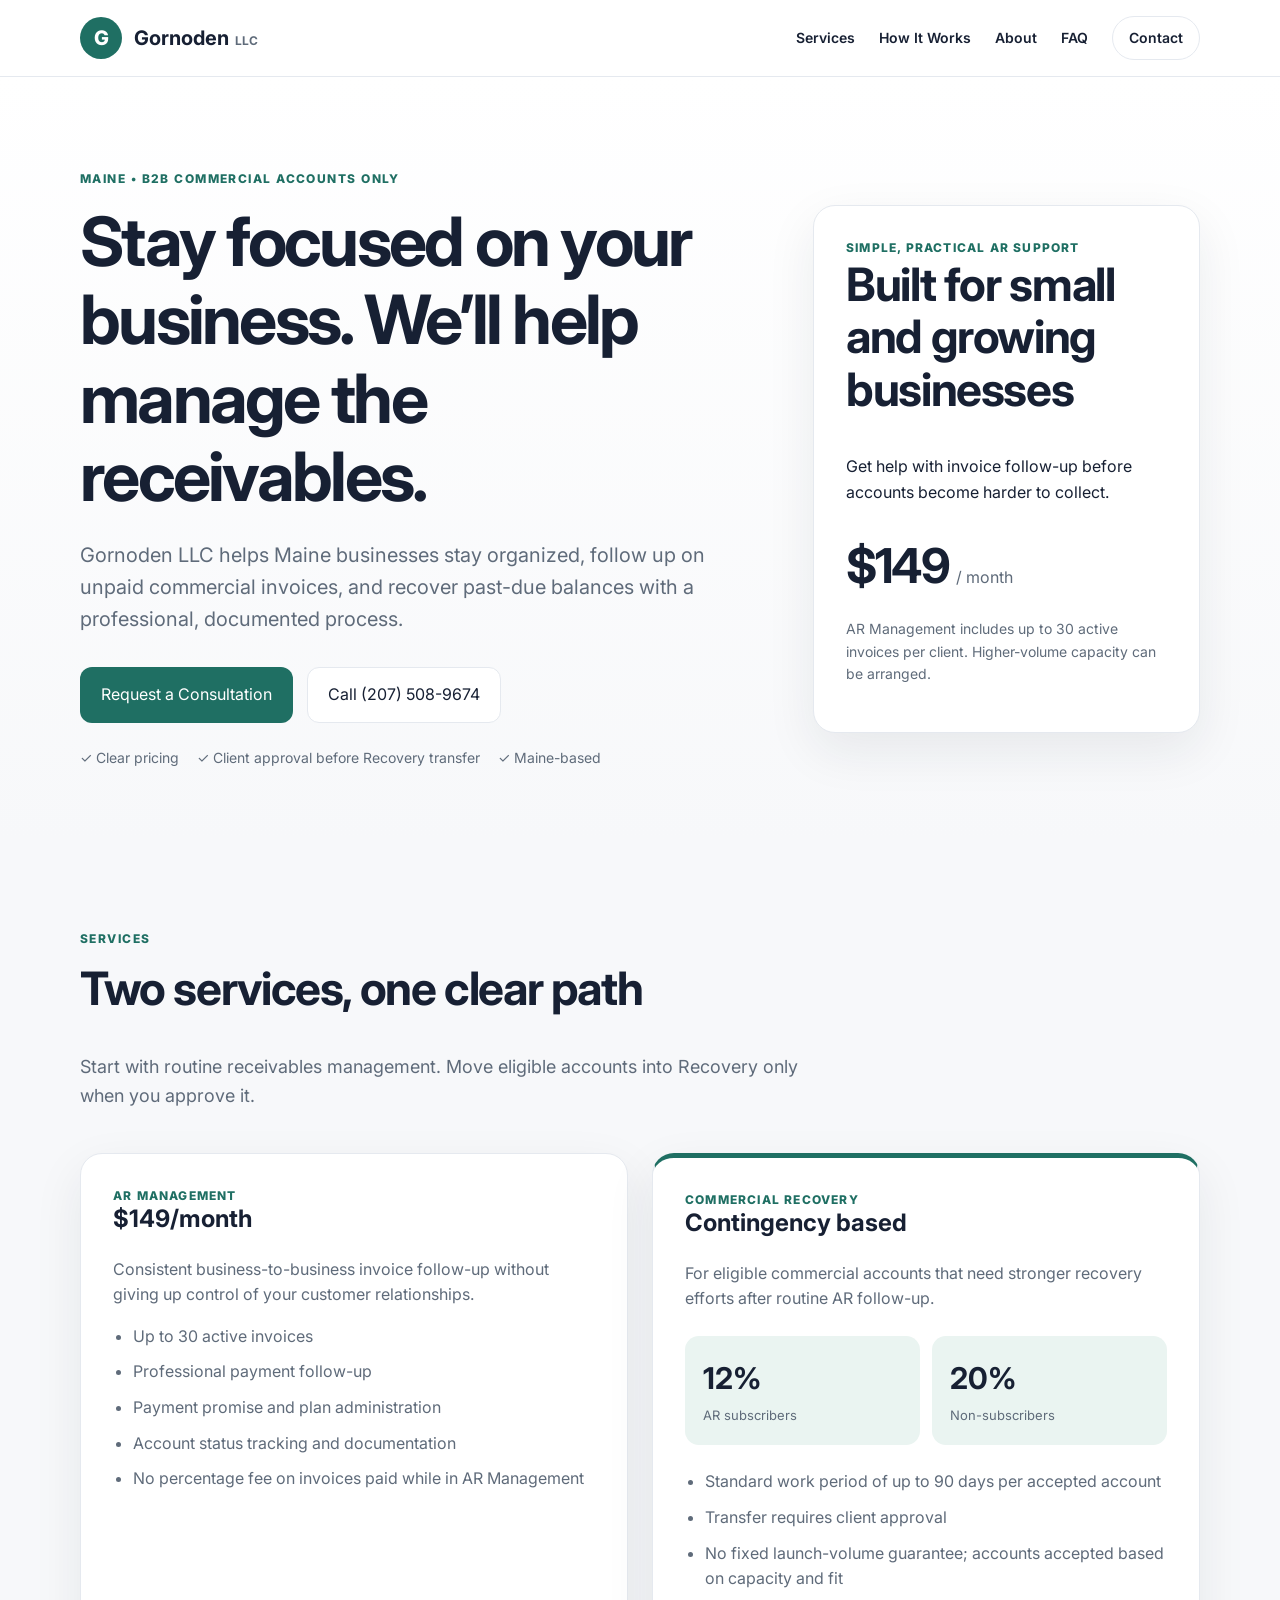
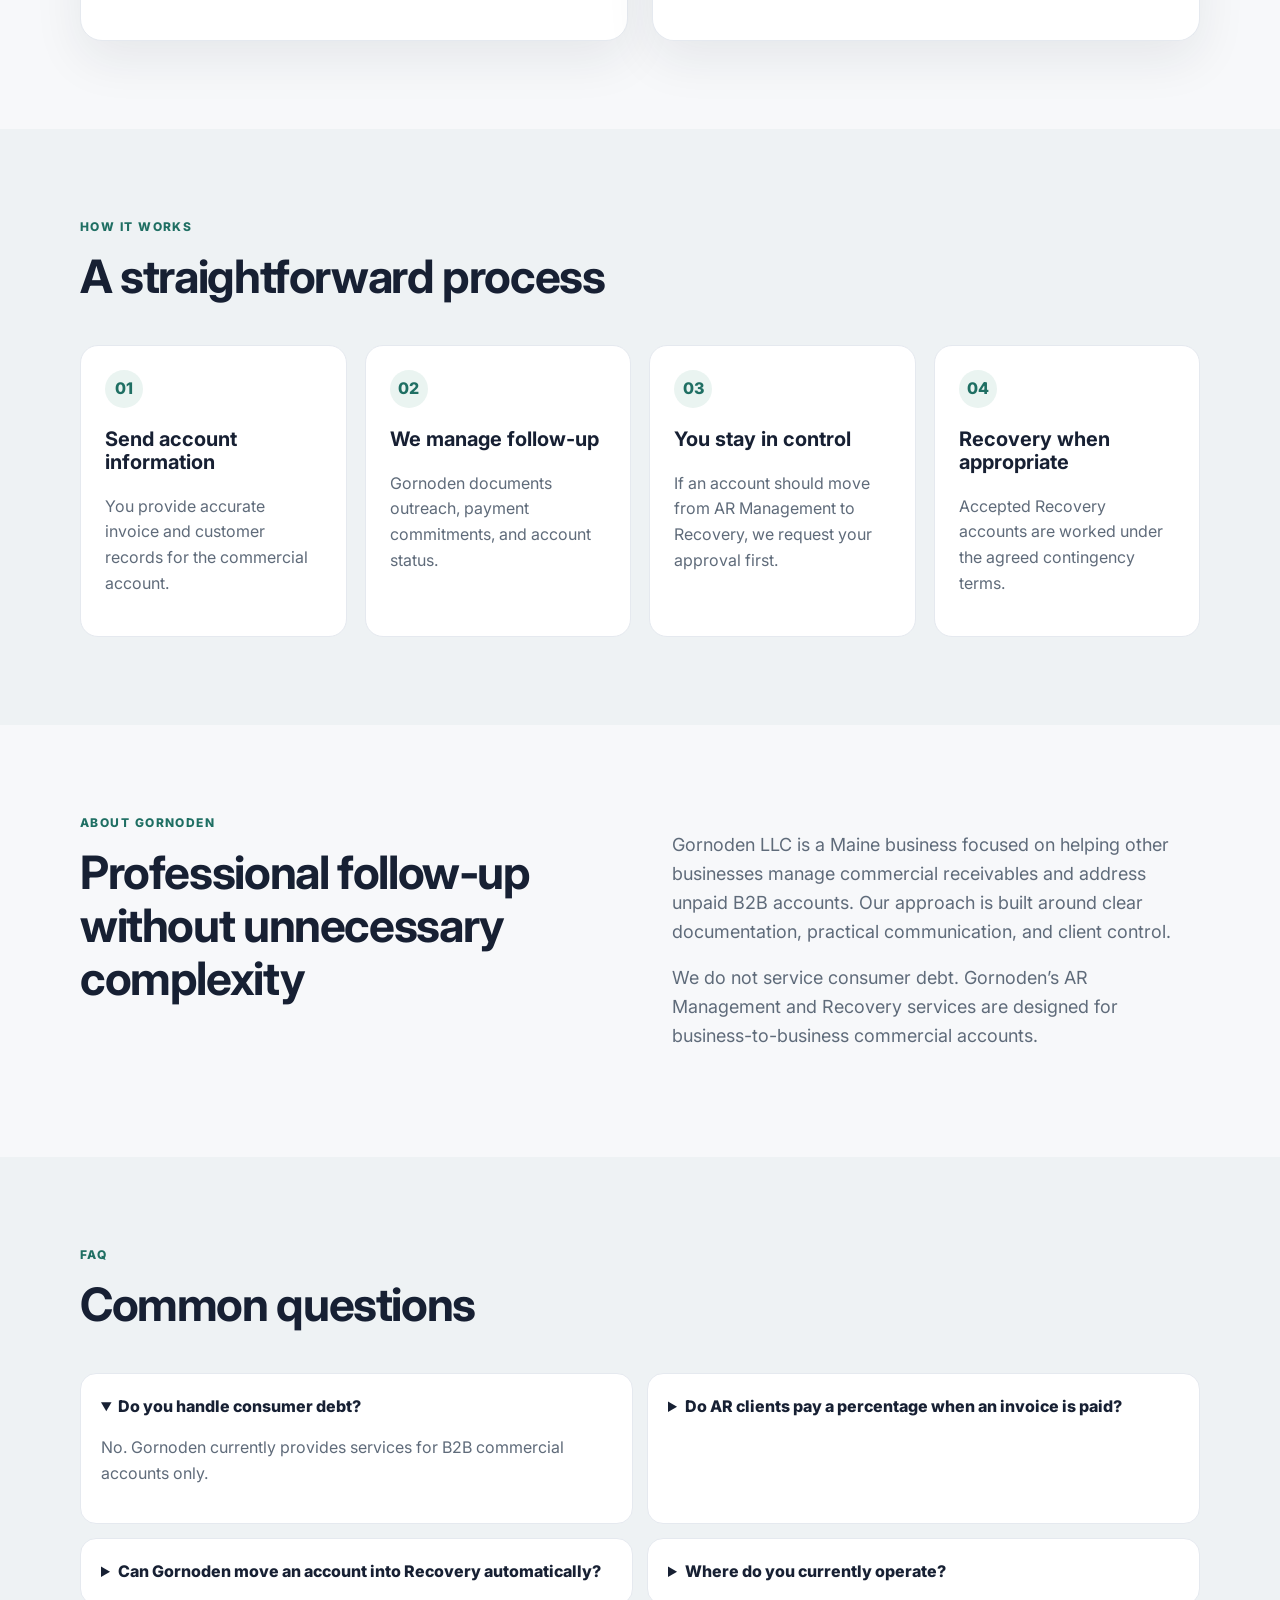
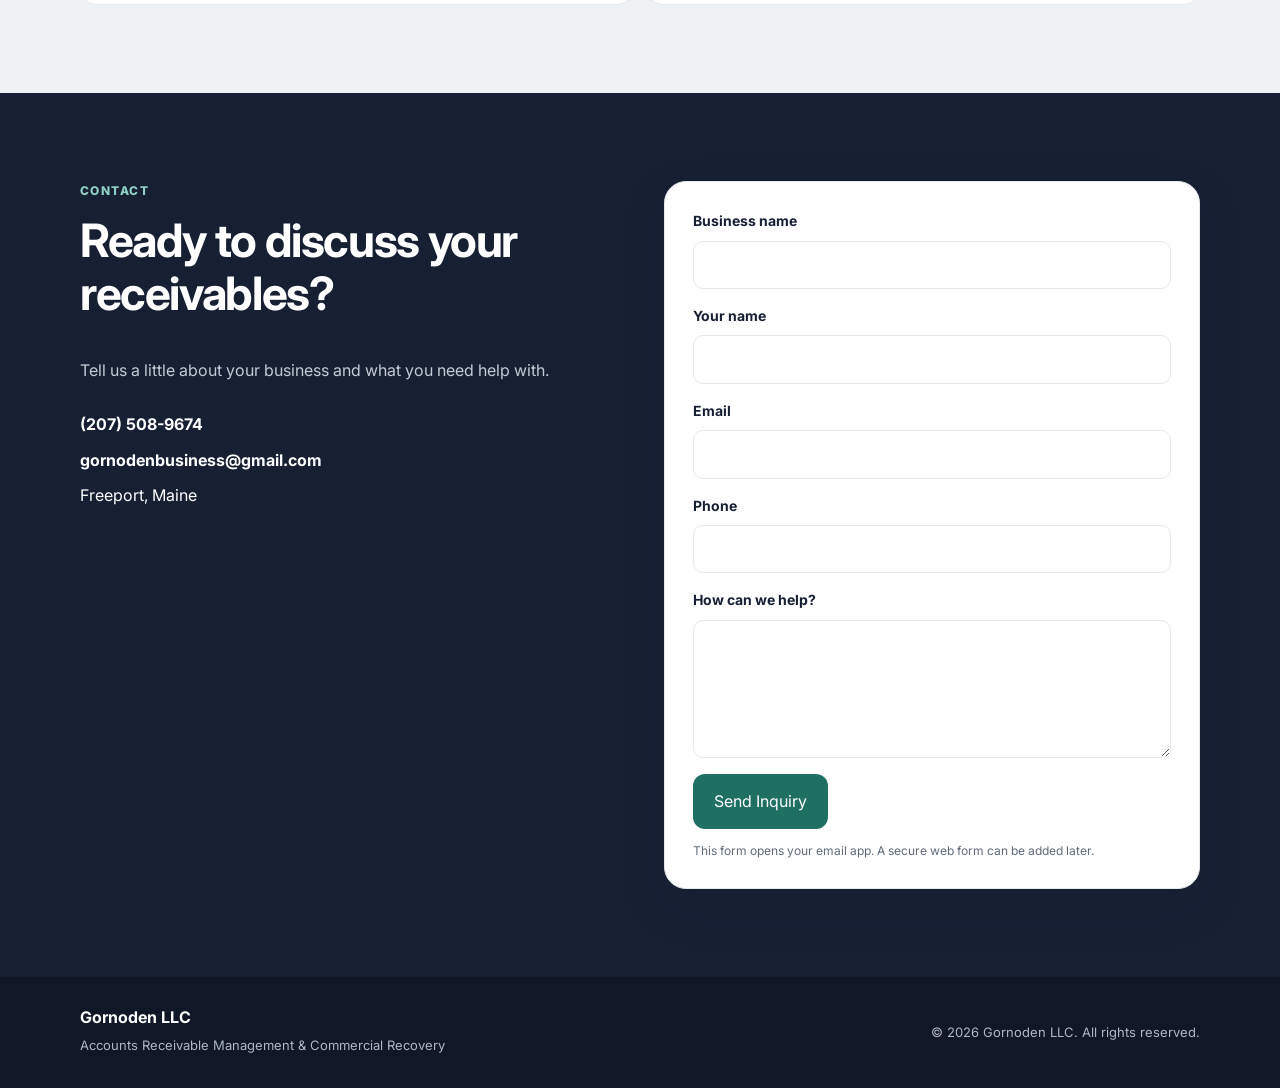
==== index.html @ 8832e80f "Add files via upload" ====
<!doctype html>
<html lang="en">
<head>
  <meta charset="utf-8" />
  <meta name="viewport" content="width=device-width, initial-scale=1" />
  <meta name="description" content="Gornoden LLC provides accounts receivable management and commercial recovery services for Maine businesses." />
  <title>Gornoden LLC | AR Management & Commercial Recovery</title>
  <link rel="preconnect" href="https://fonts.googleapis.com">
  <link rel="preconnect" href="https://fonts.gstatic.com" crossorigin>
  <link href="https://fonts.googleapis.com/css2?family=Inter:wght@400;500;600;700;800&display=swap" rel="stylesheet">
  <link rel="stylesheet" href="styles.css" />
</head>
<body>
  <header class="site-header">
    <div class="container nav-wrap">
      <a class="brand" href="#top" aria-label="Gornoden home">
        <div class="brand-mark">G</div>
        <div class="brand-text"><strong>Gornoden</strong><span>LLC</span></div>
      </a>
      <nav class="nav" aria-label="Primary navigation">
        <a href="#services">Services</a>
        <a href="#process">How It Works</a>
        <a href="#about">About</a>
        <a href="#faq">FAQ</a>
        <a class="nav-cta" href="#contact">Contact</a>
      </nav>
    </div>
  </header>

  <main id="top">
    <section class="hero">
      <div class="container hero-grid">
        <div>
          <div class="eyebrow">Maine • B2B Commercial Accounts Only</div>
          <h1>Stay focused on your business. We’ll help manage the receivables.</h1>
          <p class="hero-copy">Gornoden LLC helps Maine businesses stay organized, follow up on unpaid commercial invoices, and recover past-due balances with a professional, documented process.</p>
          <div class="hero-actions">
            <a class="btn primary" href="#contact">Request a Consultation</a>
            <a class="btn secondary" href="tel:+12075089674">Call (207) 508-9674</a>
          </div>
          <div class="trust-row">
            <span>✓ Clear pricing</span>
            <span>✓ Client approval before Recovery transfer</span>
            <span>✓ Maine-based</span>
          </div>
        </div>
        <div class="hero-card">
          <div class="mini-label">Simple, practical AR support</div>
          <h2>Built for small and growing businesses</h2>
          <p>Get help with invoice follow-up before accounts become harder to collect.</p>
          <div class="metric"><strong>$149</strong><span>/ month</span></div>
          <p class="small">AR Management includes up to 30 active invoices per client. Higher-volume capacity can be arranged.</p>
        </div>
      </div>
    </section>

    <section id="services" class="section">
      <div class="container">
        <div class="section-heading">
          <div class="eyebrow">Services</div>
          <h2>Two services, one clear path</h2>
          <p>Start with routine receivables management. Move eligible accounts into Recovery only when you approve it.</p>
        </div>
        <div class="cards two">
          <article class="card">
            <div class="card-kicker">AR Management</div>
            <h3>$149/month</h3>
            <p>Consistent business-to-business invoice follow-up without giving up control of your customer relationships.</p>
            <ul>
              <li>Up to 30 active invoices</li>
              <li>Professional payment follow-up</li>
              <li>Payment promise and plan administration</li>
              <li>Account status tracking and documentation</li>
              <li>No percentage fee on invoices paid while in AR Management</li>
            </ul>
          </article>
          <article class="card accent">
            <div class="card-kicker">Commercial Recovery</div>
            <h3>Contingency based</h3>
            <p>For eligible commercial accounts that need stronger recovery efforts after routine AR follow-up.</p>
            <div class="price-grid">
              <div><strong>12%</strong><span>AR subscribers</span></div>
              <div><strong>20%</strong><span>Non-subscribers</span></div>
            </div>
            <ul>
              <li>Standard work period of up to 90 days per accepted account</li>
              <li>Transfer requires client approval</li>
              <li>No fixed launch-volume guarantee; accounts accepted based on capacity and fit</li>
            </ul>
          </article>
        </div>
      </div>
    </section>

    <section id="process" class="section muted">
      <div class="container">
        <div class="section-heading">
          <div class="eyebrow">How it works</div>
          <h2>A straightforward process</h2>
        </div>
        <div class="steps">
          <div class="step"><span>01</span><h3>Send account information</h3><p>You provide accurate invoice and customer records for the commercial account.</p></div>
          <div class="step"><span>02</span><h3>We manage follow-up</h3><p>Gornoden documents outreach, payment commitments, and account status.</p></div>
          <div class="step"><span>03</span><h3>You stay in control</h3><p>If an account should move from AR Management to Recovery, we request your approval first.</p></div>
          <div class="step"><span>04</span><h3>Recovery when appropriate</h3><p>Accepted Recovery accounts are worked under the agreed contingency terms.</p></div>
        </div>
      </div>
    </section>

    <section id="about" class="section">
      <div class="container about-grid">
        <div>
          <div class="eyebrow">About Gornoden</div>
          <h2>Professional follow-up without unnecessary complexity</h2>
        </div>
        <div>
          <p>Gornoden LLC is a Maine business focused on helping other businesses manage commercial receivables and address unpaid B2B accounts. Our approach is built around clear documentation, practical communication, and client control.</p>
          <p>We do not service consumer debt. Gornoden’s AR Management and Recovery services are designed for business-to-business commercial accounts.</p>
        </div>
      </div>
    </section>

    <section id="faq" class="section muted">
      <div class="container">
        <div class="section-heading">
          <div class="eyebrow">FAQ</div>
          <h2>Common questions</h2>
        </div>
        <div class="faq-grid">
          <details open><summary>Do you handle consumer debt?</summary><p>No. Gornoden currently provides services for B2B commercial accounts only.</p></details>
          <details><summary>Do AR clients pay a percentage when an invoice is paid?</summary><p>No. AR Management is $149 per month. Percentage fees apply only to qualifying Recovery services.</p></details>
          <details><summary>Can Gornoden move an account into Recovery automatically?</summary><p>No. Moving an account from AR Management into Recovery requires client approval.</p></details>
          <details><summary>Where do you currently operate?</summary><p>Gornoden is launching in Maine and serving Maine businesses first.</p></details>
        </div>
      </div>
    </section>

    <section id="contact" class="section contact-section">
      <div class="container contact-grid">
        <div>
          <div class="eyebrow">Contact</div>
          <h2>Ready to discuss your receivables?</h2>
          <p>Tell us a little about your business and what you need help with.</p>
          <div class="contact-lines">
            <a href="tel:+12075089674">(207) 508-9674</a>
            <a href="mailto:gornodenbusiness@gmail.com">gornodenbusiness@gmail.com</a>
            <span>Freeport, Maine</span>
          </div>
        </div>
        <form class="contact-card" action="mailto:gornodenbusiness@gmail.com" method="post" enctype="text/plain">
          <label>Business name<input name="Business name" required></label>
          <label>Your name<input name="Name" required></label>
          <label>Email<input name="Email" type="email" required></label>
          <label>Phone<input name="Phone" type="tel"></label>
          <label>How can we help?<textarea name="Message" rows="5" required></textarea></label>
          <button class="btn primary" type="submit">Send Inquiry</button>
          <p class="form-note">This form opens your email app. A secure web form can be added later.</p>
        </form>
      </div>
    </section>
  </main>

  <footer>
    <div class="container footer-grid">
      <div><strong>Gornoden LLC</strong><p>Accounts Receivable Management & Commercial Recovery</p></div>
      <div class="footer-right">© <span id="year"></span> Gornoden LLC. All rights reserved.</div>
    </div>
  </footer>

  <script src="script.js"></script>
</body>
</html>
---- styles.css ----
:root {
  --bg: #f7f8fa;
  --surface: #ffffff;
  --text: #172033;
  --muted: #5f6b7a;
  --line: #e5e9ef;
  --brand: #1f6f63;
  --brand-dark: #155248;
  --soft: #eaf4f1;
  --shadow: 0 18px 50px rgba(20, 32, 51, .08);
}
*{box-sizing:border-box}
html{scroll-behavior:smooth}
body{margin:0;font-family:Inter,system-ui,-apple-system,Segoe UI,sans-serif;color:var(--text);background:var(--bg);line-height:1.6}
a{color:inherit;text-decoration:none}
.container{width:min(1120px,calc(100% - 40px));margin:auto}
.site-header{position:sticky;top:0;z-index:20;background:rgba(255,255,255,.92);backdrop-filter:blur(12px);border-bottom:1px solid var(--line)}
.nav-wrap{height:76px;display:flex;align-items:center;justify-content:space-between;gap:28px}
.brand{display:flex;align-items:center;gap:12px}
.brand-mark{width:42px;height:42px;border-radius:50%;background:var(--brand);color:white;display:grid;place-items:center;font-weight:800;font-size:20px}
.brand-text{display:flex;align-items:baseline;gap:6px}.brand-text strong{font-size:20px}.brand-text span{font-size:12px;color:var(--muted);font-weight:700}
.nav{display:flex;align-items:center;gap:24px;font-size:14px;font-weight:600}.nav a:hover{color:var(--brand)}.nav-cta{padding:10px 16px;border:1px solid var(--line);border-radius:999px;background:white}
.hero{padding:92px 0 72px;background:linear-gradient(180deg,#fff 0%,#f7f8fa 100%)}
.hero-grid{display:grid;grid-template-columns:1.4fr .8fr;gap:56px;align-items:center}
.eyebrow{text-transform:uppercase;letter-spacing:.12em;font-size:12px;font-weight:800;color:var(--brand);margin-bottom:14px}
h1,h2,h3{line-height:1.15;margin-top:0}h1{font-size:clamp(42px,6vw,68px);letter-spacing:-.04em;margin-bottom:24px}h2{font-size:clamp(32px,4vw,46px);letter-spacing:-.03em}h3{font-size:24px}
.hero-copy{font-size:20px;color:var(--muted);max-width:760px}.hero-actions{display:flex;gap:14px;flex-wrap:wrap;margin:32px 0 24px}.btn{display:inline-flex;justify-content:center;align-items:center;padding:14px 20px;border-radius:12px;font-weight:800;border:1px solid transparent;cursor:pointer;font:inherit}.primary{background:var(--brand);color:white}.primary:hover{background:var(--brand-dark)}.secondary{background:white;border-color:var(--line)}
.trust-row{display:flex;gap:18px;flex-wrap:wrap;color:var(--muted);font-size:14px}
.hero-card,.card,.contact-card{background:var(--surface);border:1px solid var(--line);border-radius:22px;box-shadow:var(--shadow)}.hero-card{padding:32px}.mini-label,.card-kicker{font-size:12px;text-transform:uppercase;letter-spacing:.1em;font-weight:800;color:var(--brand)}.metric{display:flex;align-items:baseline;gap:8px;margin-top:22px}.metric strong{font-size:48px;letter-spacing:-.05em}.metric span{color:var(--muted)}.small{font-size:14px;color:var(--muted)}
.section{padding:88px 0}.muted{background:#eef2f4}.section-heading{max-width:760px;margin-bottom:42px}.section-heading p{color:var(--muted);font-size:18px}
.cards.two{display:grid;grid-template-columns:1fr 1fr;gap:24px}.card{padding:32px}.card.accent{border-top:5px solid var(--brand)}.card p,.card li{color:var(--muted)}.card ul{padding-left:20px}.card li{margin:10px 0}.price-grid{display:grid;grid-template-columns:1fr 1fr;gap:12px;margin:24px 0}.price-grid div{background:var(--soft);border-radius:14px;padding:18px}.price-grid strong{display:block;font-size:30px}.price-grid span{font-size:13px;color:var(--muted)}
.steps{display:grid;grid-template-columns:repeat(4,1fr);gap:18px}.step{background:white;padding:24px;border-radius:18px;border:1px solid var(--line)}.step span{display:inline-grid;place-items:center;width:38px;height:38px;border-radius:50%;background:var(--soft);color:var(--brand);font-weight:800;margin-bottom:20px}.step h3{font-size:20px}.step p{color:var(--muted)}
.about-grid{display:grid;grid-template-columns:1fr 1fr;gap:64px}.about-grid p{color:var(--muted);font-size:18px}
.faq-grid{display:grid;grid-template-columns:1fr 1fr;gap:14px}.faq-grid details{background:white;border:1px solid var(--line);border-radius:16px;padding:20px}.faq-grid summary{font-weight:800;cursor:pointer}.faq-grid p{color:var(--muted)}
.contact-section{background:#172033;color:white}.contact-grid{display:grid;grid-template-columns:1fr 1fr;gap:48px;align-items:start}.contact-section .eyebrow{color:#8fd2c5}.contact-section p{color:#c4cbd5}.contact-lines{display:grid;gap:10px;margin-top:28px}.contact-lines a{font-weight:700}.contact-card{padding:28px;color:var(--text)}.contact-card label{display:grid;gap:8px;font-weight:700;font-size:14px;margin-bottom:16px}.contact-card input,.contact-card textarea{width:100%;border:1px solid var(--line);border-radius:10px;padding:12px 14px;font:inherit;background:white}.form-note{font-size:12px!important;color:var(--muted)!important;margin-bottom:0}
footer{background:#101726;color:white;padding:28px 0}.footer-grid{display:flex;justify-content:space-between;gap:24px;align-items:center}.footer-grid p,.footer-right{color:#aeb7c3;font-size:13px;margin:4px 0}
@media(max-width:850px){.nav a:not(.nav-cta){display:none}.hero-grid,.cards.two,.about-grid,.contact-grid{grid-template-columns:1fr}.steps{grid-template-columns:1fr 1fr}.faq-grid{grid-template-columns:1fr}.hero{padding-top:64px}.footer-grid{flex-direction:column;align-items:flex-start}}
@media(max-width:560px){.container{width:min(100% - 28px,1120px)}.steps{grid-template-columns:1fr}.hero-actions{flex-direction:column}.btn{width:100%}.trust-row{display:grid;gap:8px}.price-grid{grid-template-columns:1fr}.section{padding:64px 0}}
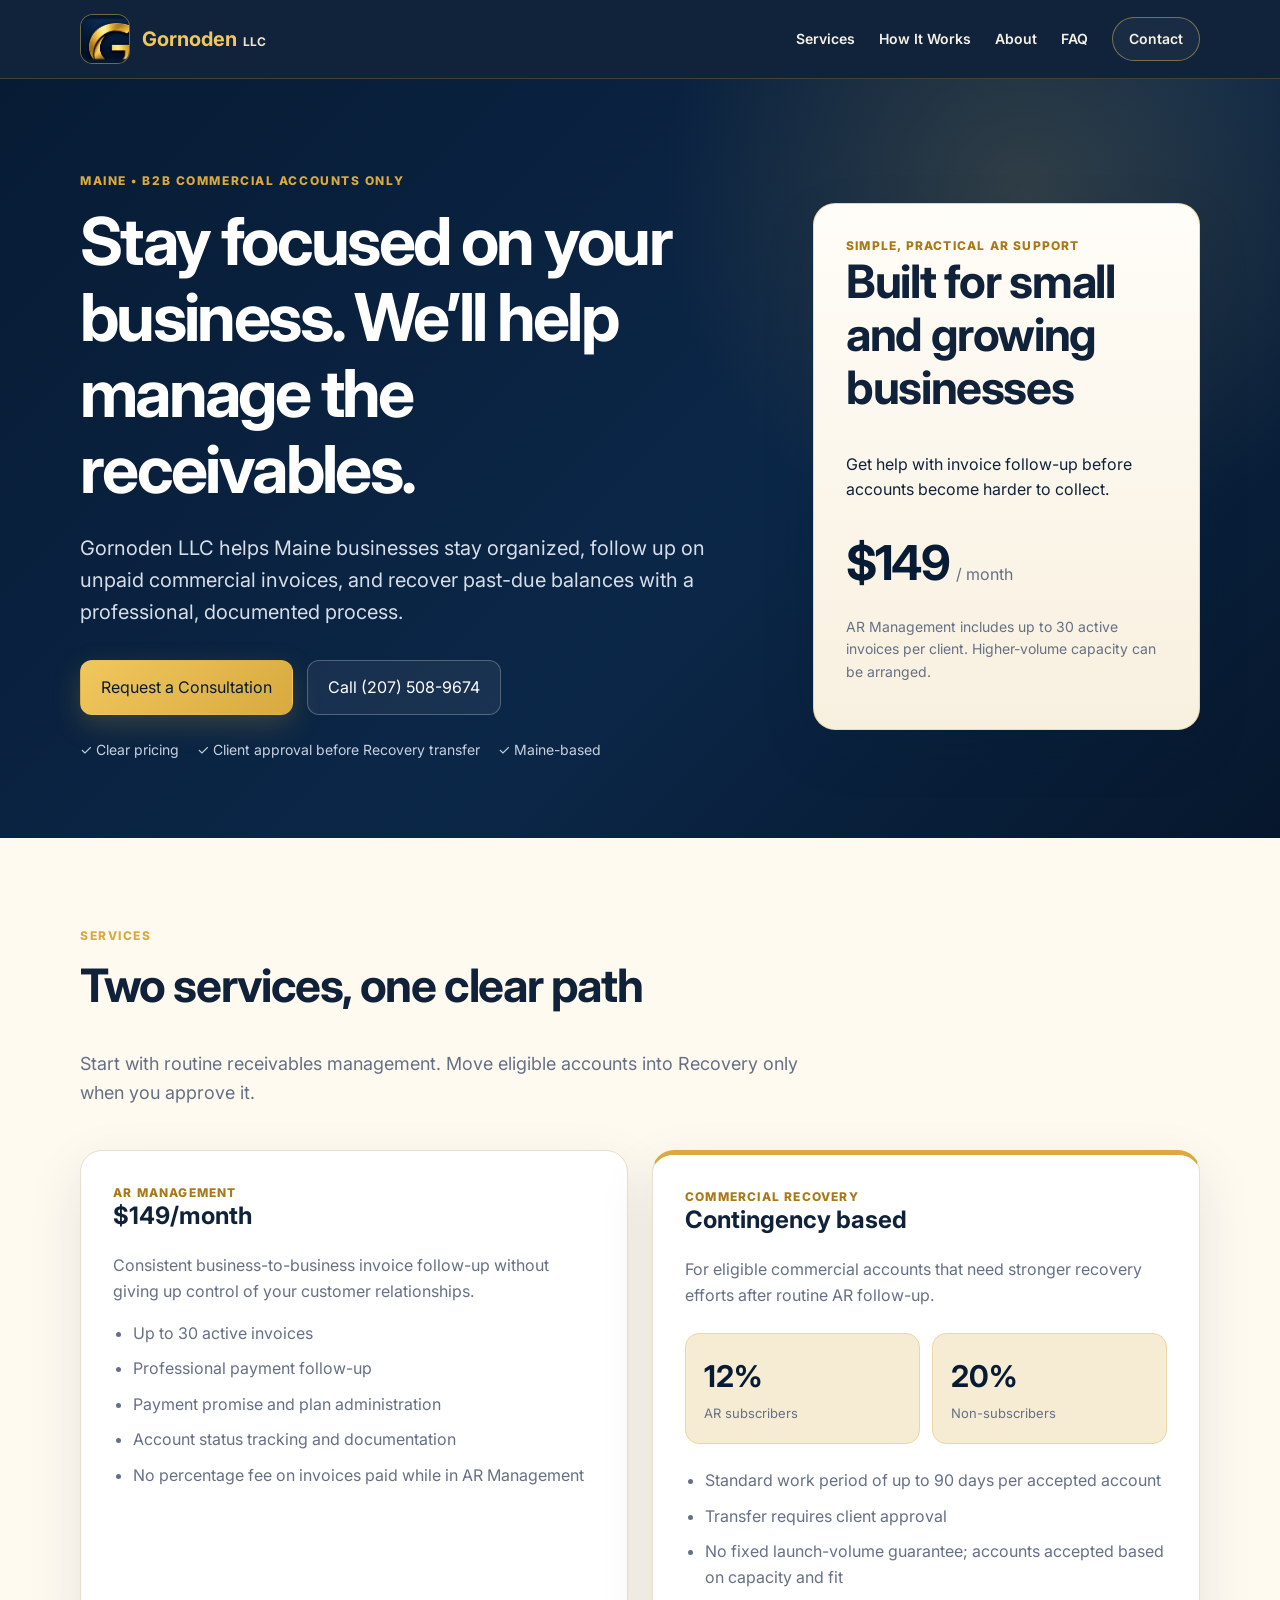
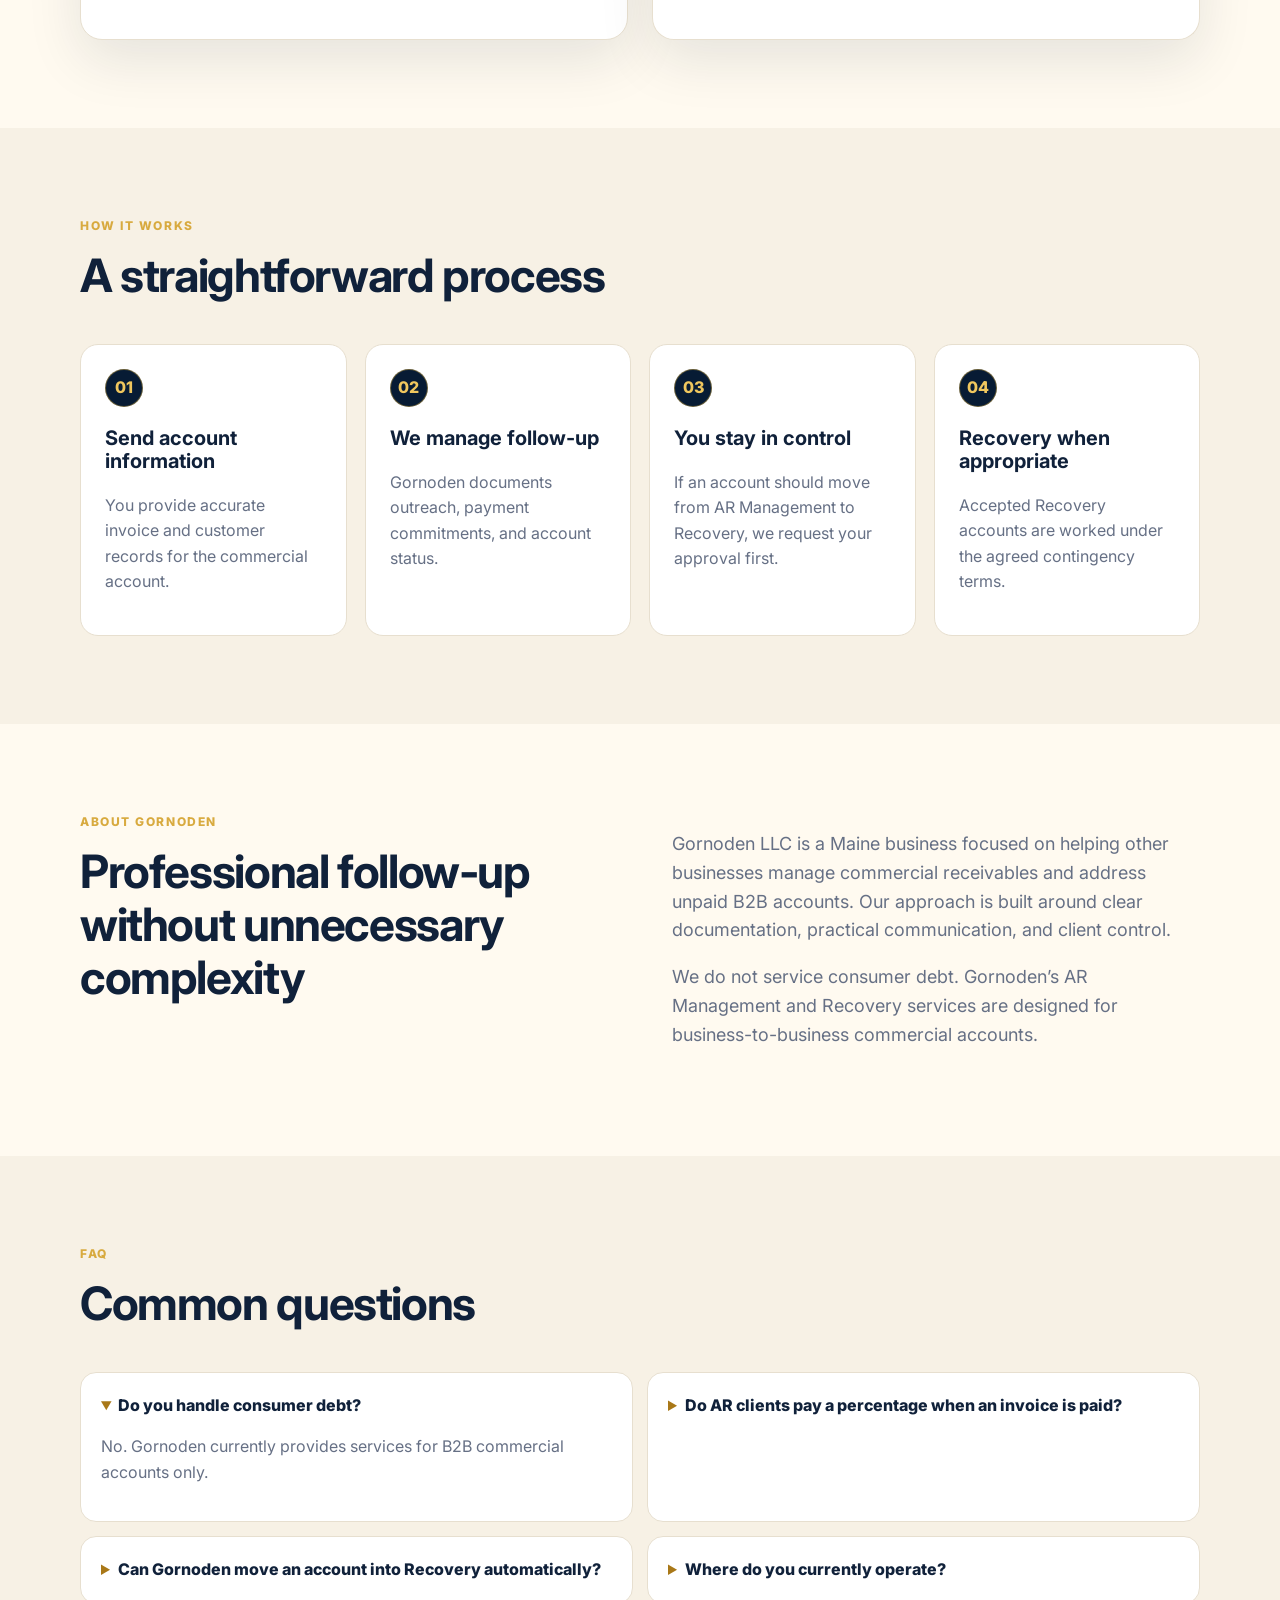
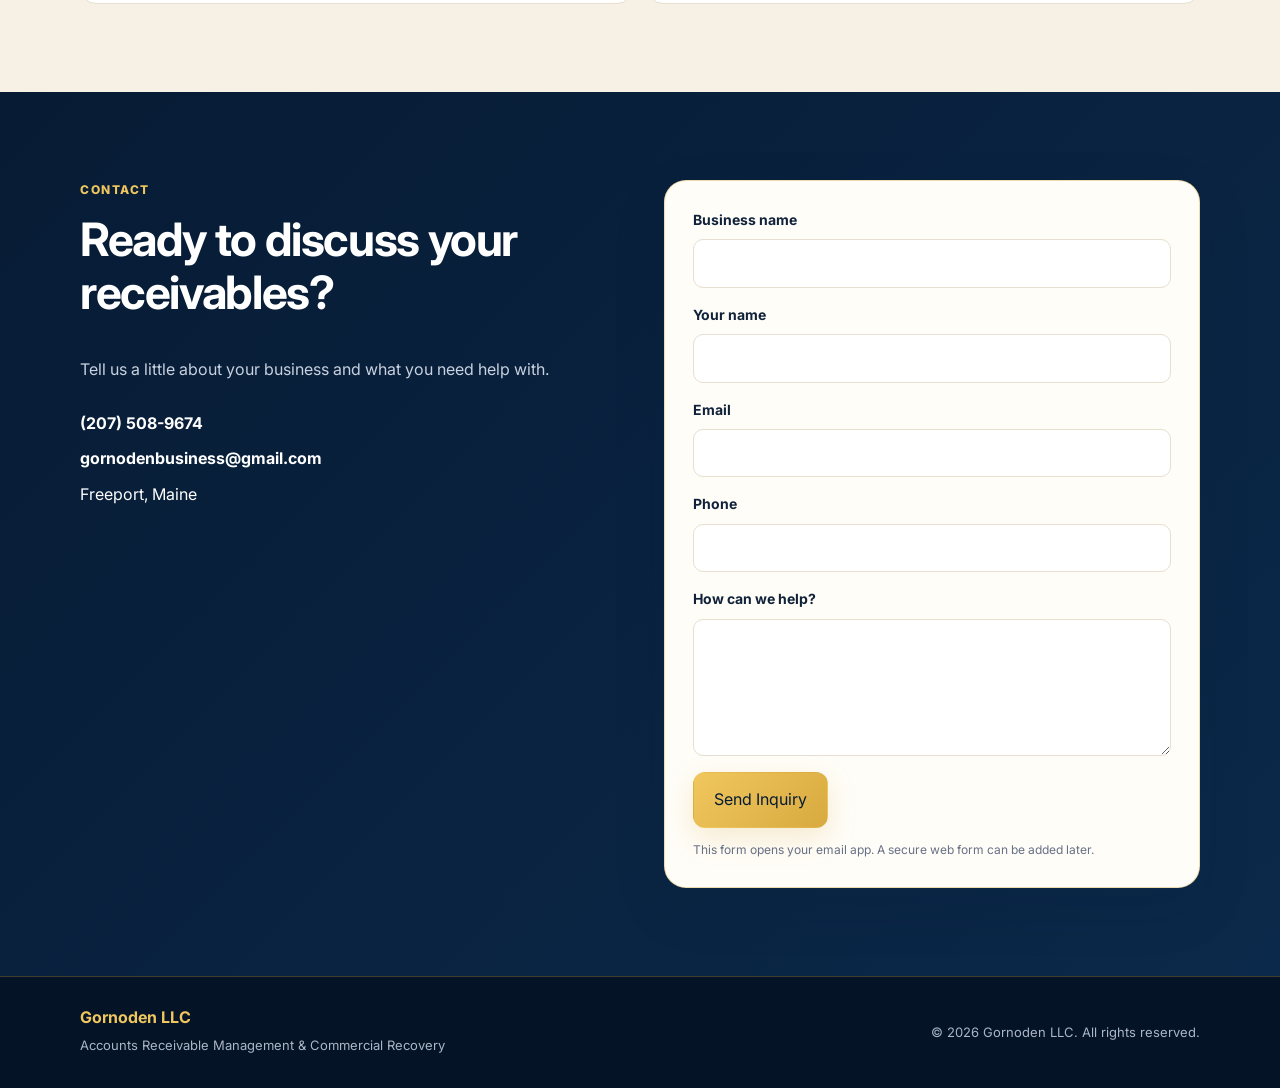
==== commit 5831e97f: "Add files via upload" ====
--- a/index.html
+++ b/index.html
@@ -4,6 +4,8 @@
   <meta charset="utf-8" />
   <meta name="viewport" content="width=device-width, initial-scale=1" />
   <meta name="description" content="Gornoden LLC provides accounts receivable management and commercial recovery services for Maine businesses." />
+  <meta name="theme-color" content="#071b34" />
+  <link rel="icon" type="image/png" href="logo-mark.png" />
   <title>Gornoden LLC | AR Management & Commercial Recovery</title>
   <link rel="preconnect" href="https://fonts.googleapis.com">
   <link rel="preconnect" href="https://fonts.gstatic.com" crossorigin>
@@ -14,7 +16,7 @@
   <header class="site-header">
     <div class="container nav-wrap">
       <a class="brand" href="#top" aria-label="Gornoden home">
-        <div class="brand-mark">G</div>
+        <div class="brand-mark"><img src="logo-mark.png" alt="Gornoden logo mark"></div>
         <div class="brand-text"><strong>Gornoden</strong><span>LLC</span></div>
       </a>
       <nav class="nav" aria-label="Primary navigation">
--- a/styles.css
+++ b/styles.css
@@ -1,38 +1,44 @@
 :root {
-  --bg: #f7f8fa;
+  --navy: #071b34;
+  --navy-2: #0b2748;
+  --navy-3: #102f52;
+  --gold: #d8aa3f;
+  --gold-bright: #f0c75e;
+  --gold-deep: #a97818;
+  --ivory: #f7f1e5;
+  --cream: #fffaf0;
   --surface: #ffffff;
-  --text: #172033;
-  --muted: #5f6b7a;
-  --line: #e5e9ef;
-  --brand: #1f6f63;
-  --brand-dark: #155248;
-  --soft: #eaf4f1;
-  --shadow: 0 18px 50px rgba(20, 32, 51, .08);
+  --text: #10213a;
+  --muted: #667085;
+  --line: #e7dfcf;
+  --soft-gold: #f6ecd3;
+  --shadow: 0 20px 55px rgba(7,27,52,.10);
 }
 *{box-sizing:border-box}
 html{scroll-behavior:smooth}
-body{margin:0;font-family:Inter,system-ui,-apple-system,Segoe UI,sans-serif;color:var(--text);background:var(--bg);line-height:1.6}
+body{margin:0;font-family:Inter,system-ui,-apple-system,Segoe UI,sans-serif;color:var(--text);background:var(--cream);line-height:1.6}
 a{color:inherit;text-decoration:none}
 .container{width:min(1120px,calc(100% - 40px));margin:auto}
-.site-header{position:sticky;top:0;z-index:20;background:rgba(255,255,255,.92);backdrop-filter:blur(12px);border-bottom:1px solid var(--line)}
-.nav-wrap{height:76px;display:flex;align-items:center;justify-content:space-between;gap:28px}
-.brand{display:flex;align-items:center;gap:12px}
-.brand-mark{width:42px;height:42px;border-radius:50%;background:var(--brand);color:white;display:grid;place-items:center;font-weight:800;font-size:20px}
-.brand-text{display:flex;align-items:baseline;gap:6px}.brand-text strong{font-size:20px}.brand-text span{font-size:12px;color:var(--muted);font-weight:700}
-.nav{display:flex;align-items:center;gap:24px;font-size:14px;font-weight:600}.nav a:hover{color:var(--brand)}.nav-cta{padding:10px 16px;border:1px solid var(--line);border-radius:999px;background:white}
-.hero{padding:92px 0 72px;background:linear-gradient(180deg,#fff 0%,#f7f8fa 100%)}
+.site-header{position:sticky;top:0;z-index:20;background:rgba(7,27,52,.96);backdrop-filter:blur(12px);border-bottom:1px solid rgba(216,170,63,.24)}
+.nav-wrap{height:78px;display:flex;align-items:center;justify-content:space-between;gap:28px}
+.brand{display:flex;align-items:center;gap:12px;color:white}
+.brand-mark{width:50px;height:50px;border-radius:13px;overflow:hidden;border:1px solid rgba(240,199,94,.45);background:var(--navy)}
+.brand-mark img{width:100%;height:100%;object-fit:cover;display:block}
+.brand-text{display:flex;align-items:baseline;gap:6px}.brand-text strong{font-size:20px;color:var(--gold-bright)}.brand-text span{font-size:12px;color:#efe5cf;font-weight:700}
+.nav{display:flex;align-items:center;gap:24px;font-size:14px;font-weight:600;color:#f6f1e7}.nav a:hover{color:var(--gold-bright)}.nav-cta{padding:10px 16px;border:1px solid rgba(240,199,94,.45);border-radius:999px;background:rgba(255,255,255,.04)}
+.hero{padding:92px 0 76px;background:radial-gradient(circle at 80% 15%,rgba(216,170,63,.18),transparent 30%),linear-gradient(135deg,var(--navy) 0%,var(--navy-2) 58%,#06172c 100%);color:white}
 .hero-grid{display:grid;grid-template-columns:1.4fr .8fr;gap:56px;align-items:center}
-.eyebrow{text-transform:uppercase;letter-spacing:.12em;font-size:12px;font-weight:800;color:var(--brand);margin-bottom:14px}
-h1,h2,h3{line-height:1.15;margin-top:0}h1{font-size:clamp(42px,6vw,68px);letter-spacing:-.04em;margin-bottom:24px}h2{font-size:clamp(32px,4vw,46px);letter-spacing:-.03em}h3{font-size:24px}
-.hero-copy{font-size:20px;color:var(--muted);max-width:760px}.hero-actions{display:flex;gap:14px;flex-wrap:wrap;margin:32px 0 24px}.btn{display:inline-flex;justify-content:center;align-items:center;padding:14px 20px;border-radius:12px;font-weight:800;border:1px solid transparent;cursor:pointer;font:inherit}.primary{background:var(--brand);color:white}.primary:hover{background:var(--brand-dark)}.secondary{background:white;border-color:var(--line)}
-.trust-row{display:flex;gap:18px;flex-wrap:wrap;color:var(--muted);font-size:14px}
-.hero-card,.card,.contact-card{background:var(--surface);border:1px solid var(--line);border-radius:22px;box-shadow:var(--shadow)}.hero-card{padding:32px}.mini-label,.card-kicker{font-size:12px;text-transform:uppercase;letter-spacing:.1em;font-weight:800;color:var(--brand)}.metric{display:flex;align-items:baseline;gap:8px;margin-top:22px}.metric strong{font-size:48px;letter-spacing:-.05em}.metric span{color:var(--muted)}.small{font-size:14px;color:var(--muted)}
-.section{padding:88px 0}.muted{background:#eef2f4}.section-heading{max-width:760px;margin-bottom:42px}.section-heading p{color:var(--muted);font-size:18px}
-.cards.two{display:grid;grid-template-columns:1fr 1fr;gap:24px}.card{padding:32px}.card.accent{border-top:5px solid var(--brand)}.card p,.card li{color:var(--muted)}.card ul{padding-left:20px}.card li{margin:10px 0}.price-grid{display:grid;grid-template-columns:1fr 1fr;gap:12px;margin:24px 0}.price-grid div{background:var(--soft);border-radius:14px;padding:18px}.price-grid strong{display:block;font-size:30px}.price-grid span{font-size:13px;color:var(--muted)}
-.steps{display:grid;grid-template-columns:repeat(4,1fr);gap:18px}.step{background:white;padding:24px;border-radius:18px;border:1px solid var(--line)}.step span{display:inline-grid;place-items:center;width:38px;height:38px;border-radius:50%;background:var(--soft);color:var(--brand);font-weight:800;margin-bottom:20px}.step h3{font-size:20px}.step p{color:var(--muted)}
+.eyebrow{text-transform:uppercase;letter-spacing:.13em;font-size:12px;font-weight:800;color:var(--gold);margin-bottom:14px}
+h1,h2,h3{line-height:1.15;margin-top:0}h1{font-size:clamp(42px,5.6vw,66px);letter-spacing:-.04em;margin-bottom:24px}h2{font-size:clamp(32px,4vw,46px);letter-spacing:-.03em}h3{font-size:24px}
+.hero-copy{font-size:20px;color:#d7deea;max-width:760px}.hero-actions{display:flex;gap:14px;flex-wrap:wrap;margin:32px 0 24px}.btn{display:inline-flex;justify-content:center;align-items:center;padding:14px 20px;border-radius:12px;font-weight:800;border:1px solid transparent;cursor:pointer;font:inherit}.primary{background:linear-gradient(135deg,var(--gold-bright),var(--gold));color:var(--navy);box-shadow:0 10px 28px rgba(216,170,63,.22)}.primary:hover{background:linear-gradient(135deg,#f7d77e,var(--gold-bright))}.secondary{background:rgba(255,255,255,.06);border-color:rgba(255,255,255,.25);color:white}.secondary:hover{border-color:var(--gold)}
+.trust-row{display:flex;gap:18px;flex-wrap:wrap;color:#c8d1df;font-size:14px}
+.hero-card,.card,.contact-card{background:var(--surface);border:1px solid var(--line);border-radius:22px;box-shadow:var(--shadow)}.hero-card{padding:32px;color:var(--text);border-color:rgba(216,170,63,.42);background:linear-gradient(180deg,#fffdf8 0%,#f8f0df 100%)}.mini-label,.card-kicker{font-size:12px;text-transform:uppercase;letter-spacing:.1em;font-weight:800;color:var(--gold-deep)}.metric{display:flex;align-items:baseline;gap:8px;margin-top:22px}.metric strong{font-size:48px;letter-spacing:-.05em;color:var(--navy)}.metric span{color:var(--muted)}.small{font-size:14px;color:var(--muted)}
+.section{padding:88px 0;background:var(--cream)}.muted{background:var(--ivory)}.section-heading{max-width:760px;margin-bottom:42px}.section-heading p{color:var(--muted);font-size:18px}
+.cards.two{display:grid;grid-template-columns:1fr 1fr;gap:24px}.card{padding:32px}.card.accent{border-top:5px solid var(--gold)}.card p,.card li{color:var(--muted)}.card ul{padding-left:20px}.card li{margin:10px 0}.price-grid{display:grid;grid-template-columns:1fr 1fr;gap:12px;margin:24px 0}.price-grid div{background:var(--soft-gold);border-radius:14px;padding:18px;border:1px solid #ebd7a6}.price-grid strong{display:block;font-size:30px;color:var(--navy)}.price-grid span{font-size:13px;color:var(--muted)}
+.steps{display:grid;grid-template-columns:repeat(4,1fr);gap:18px}.step{background:white;padding:24px;border-radius:18px;border:1px solid var(--line)}.step span{display:inline-grid;place-items:center;width:38px;height:38px;border-radius:50%;background:var(--navy);color:var(--gold-bright);font-weight:800;margin-bottom:20px;border:1px solid rgba(216,170,63,.45)}.step h3{font-size:20px}.step p{color:var(--muted)}
 .about-grid{display:grid;grid-template-columns:1fr 1fr;gap:64px}.about-grid p{color:var(--muted);font-size:18px}
-.faq-grid{display:grid;grid-template-columns:1fr 1fr;gap:14px}.faq-grid details{background:white;border:1px solid var(--line);border-radius:16px;padding:20px}.faq-grid summary{font-weight:800;cursor:pointer}.faq-grid p{color:var(--muted)}
-.contact-section{background:#172033;color:white}.contact-grid{display:grid;grid-template-columns:1fr 1fr;gap:48px;align-items:start}.contact-section .eyebrow{color:#8fd2c5}.contact-section p{color:#c4cbd5}.contact-lines{display:grid;gap:10px;margin-top:28px}.contact-lines a{font-weight:700}.contact-card{padding:28px;color:var(--text)}.contact-card label{display:grid;gap:8px;font-weight:700;font-size:14px;margin-bottom:16px}.contact-card input,.contact-card textarea{width:100%;border:1px solid var(--line);border-radius:10px;padding:12px 14px;font:inherit;background:white}.form-note{font-size:12px!important;color:var(--muted)!important;margin-bottom:0}
-footer{background:#101726;color:white;padding:28px 0}.footer-grid{display:flex;justify-content:space-between;gap:24px;align-items:center}.footer-grid p,.footer-right{color:#aeb7c3;font-size:13px;margin:4px 0}
-@media(max-width:850px){.nav a:not(.nav-cta){display:none}.hero-grid,.cards.two,.about-grid,.contact-grid{grid-template-columns:1fr}.steps{grid-template-columns:1fr 1fr}.faq-grid{grid-template-columns:1fr}.hero{padding-top:64px}.footer-grid{flex-direction:column;align-items:flex-start}}
-@media(max-width:560px){.container{width:min(100% - 28px,1120px)}.steps{grid-template-columns:1fr}.hero-actions{flex-direction:column}.btn{width:100%}.trust-row{display:grid;gap:8px}.price-grid{grid-template-columns:1fr}.section{padding:64px 0}}
+.faq-grid{display:grid;grid-template-columns:1fr 1fr;gap:14px}.faq-grid details{background:white;border:1px solid var(--line);border-radius:16px;padding:20px}.faq-grid summary{font-weight:800;cursor:pointer}.faq-grid summary::marker{color:var(--gold-deep)}.faq-grid p{color:var(--muted)}
+.contact-section{background:linear-gradient(135deg,var(--navy) 0%,#0b294a 100%);color:white}.contact-grid{display:grid;grid-template-columns:1fr 1fr;gap:48px;align-items:start}.contact-section .eyebrow{color:var(--gold-bright)}.contact-section p{color:#c8d1df}.contact-lines{display:grid;gap:10px;margin-top:28px}.contact-lines a{font-weight:700;color:#fff}.contact-card{padding:28px;color:var(--text);background:#fffdf8;border-color:rgba(216,170,63,.40)}.contact-card label{display:grid;gap:8px;font-weight:700;font-size:14px;margin-bottom:16px}.contact-card input,.contact-card textarea{width:100%;border:1px solid var(--line);border-radius:10px;padding:12px 14px;font:inherit;background:white}.contact-card input:focus,.contact-card textarea:focus{outline:2px solid rgba(216,170,63,.35);border-color:var(--gold)}.form-note{font-size:12px!important;color:var(--muted)!important;margin-bottom:0}
+footer{background:#041326;color:white;padding:28px 0;border-top:1px solid rgba(216,170,63,.28)}.footer-grid{display:flex;justify-content:space-between;gap:24px;align-items:center}.footer-grid strong{color:var(--gold-bright)}.footer-grid p,.footer-right{color:#abb6c6;font-size:13px;margin:4px 0}
+@media(max-width:850px){.nav a:not(.nav-cta){display:none}.hero-grid,.cards.two,.about-grid,.contact-grid{grid-template-columns:1fr}.steps{grid-template-columns:1fr 1fr}.faq-grid{grid-template-columns:1fr}.hero{padding-top:60px}.footer-grid{flex-direction:column;align-items:flex-start}}
+@media(max-width:560px){.container{width:min(100% - 28px,1120px)}.nav-wrap{height:72px}.brand-mark{width:44px;height:44px}.brand-text strong{font-size:19px}.hero{padding:52px 0 58px}.hero h1{font-size:clamp(38px,11.4vw,50px);line-height:1.08;margin-bottom:20px}.hero-copy{font-size:18px}.hero-actions{flex-direction:column;margin-top:26px}.btn{width:100%}.trust-row{display:grid;gap:8px}.price-grid{grid-template-columns:1fr}.section{padding:64px 0}.hero-card{padding:26px}.nav-cta{padding:9px 14px}}
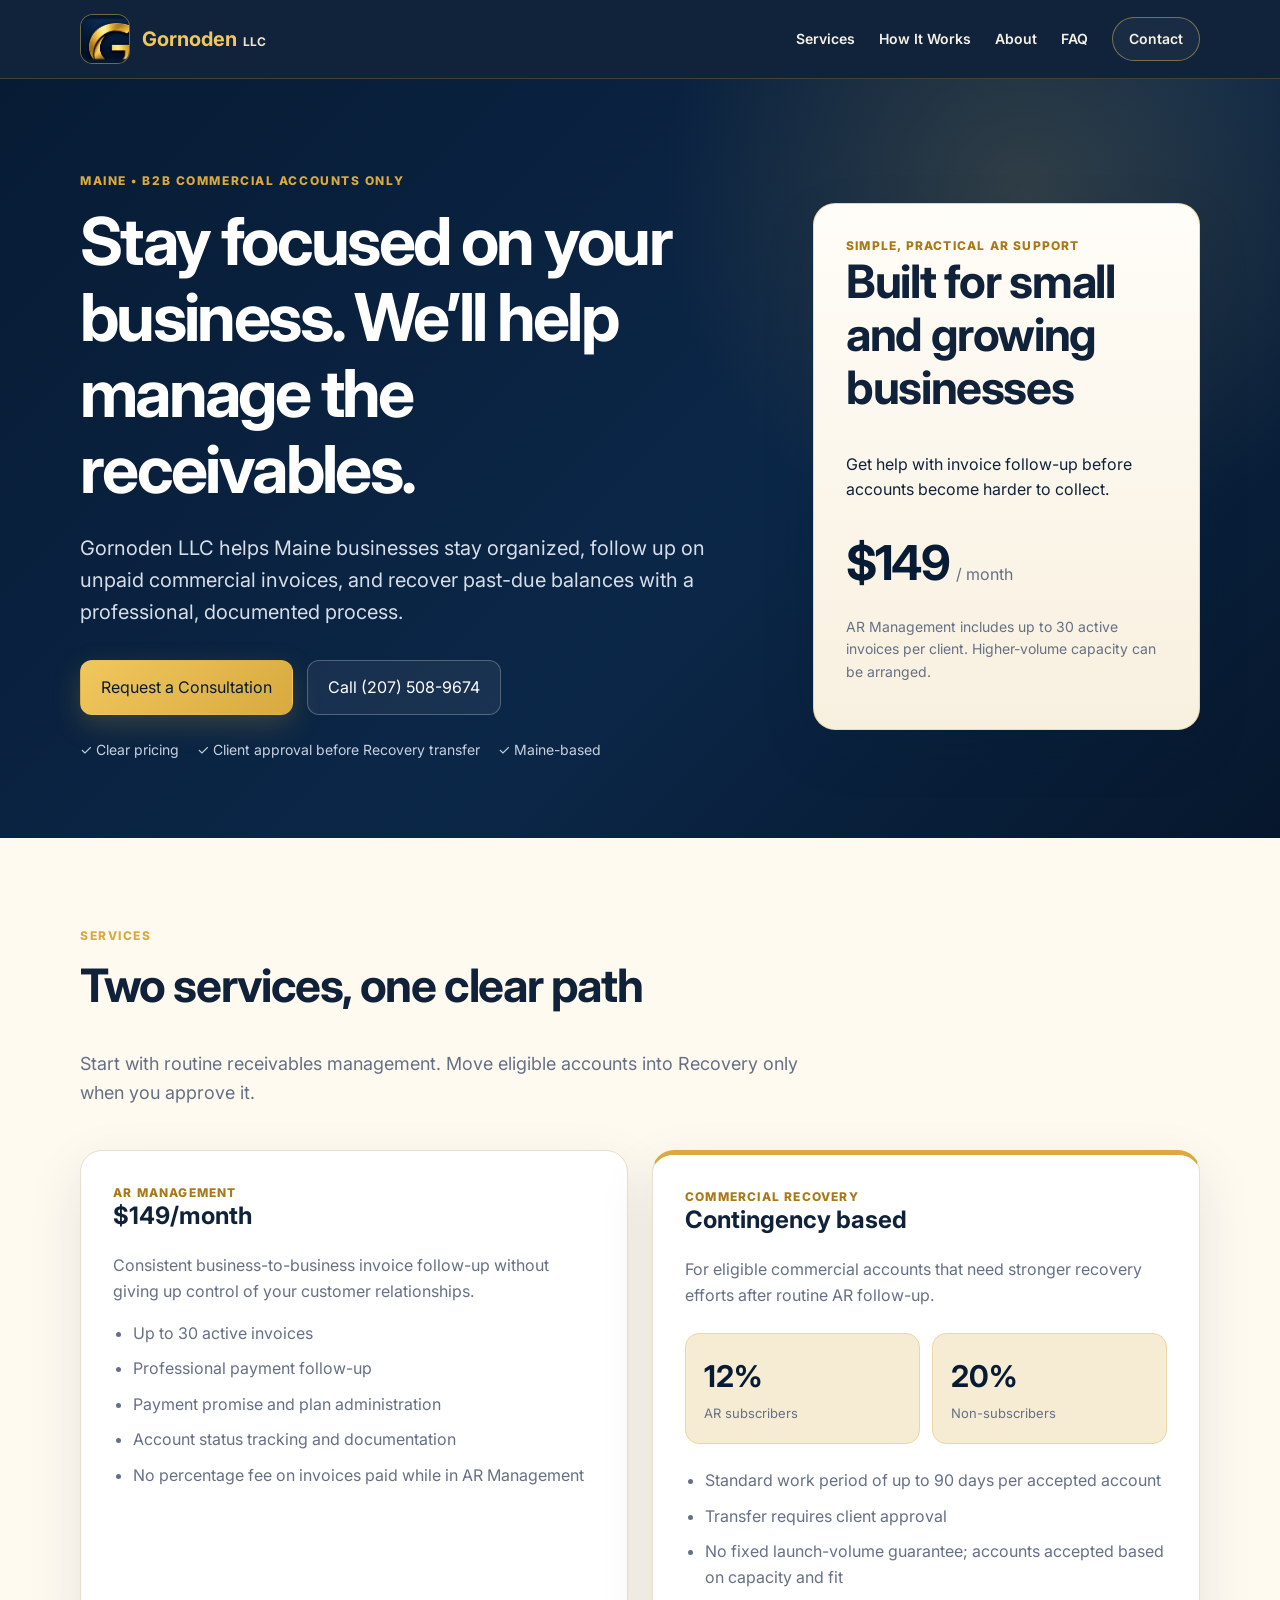
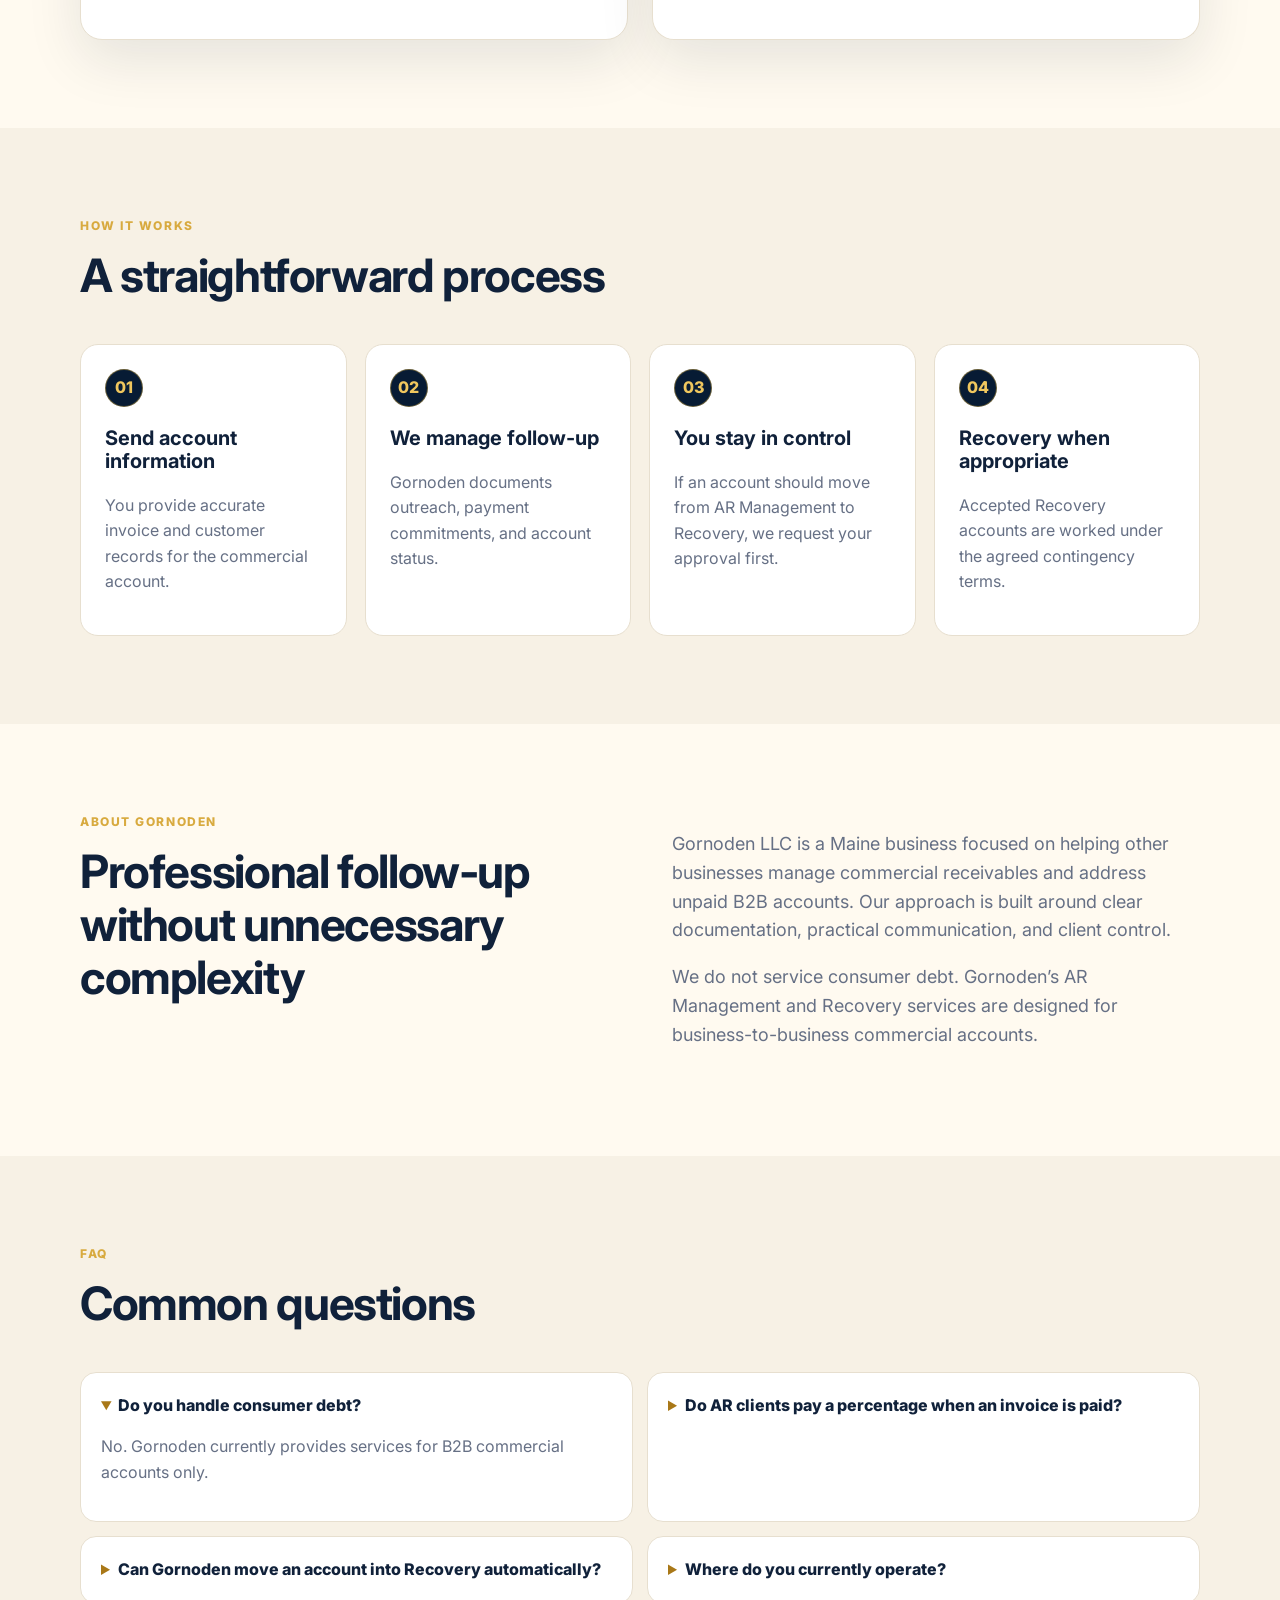
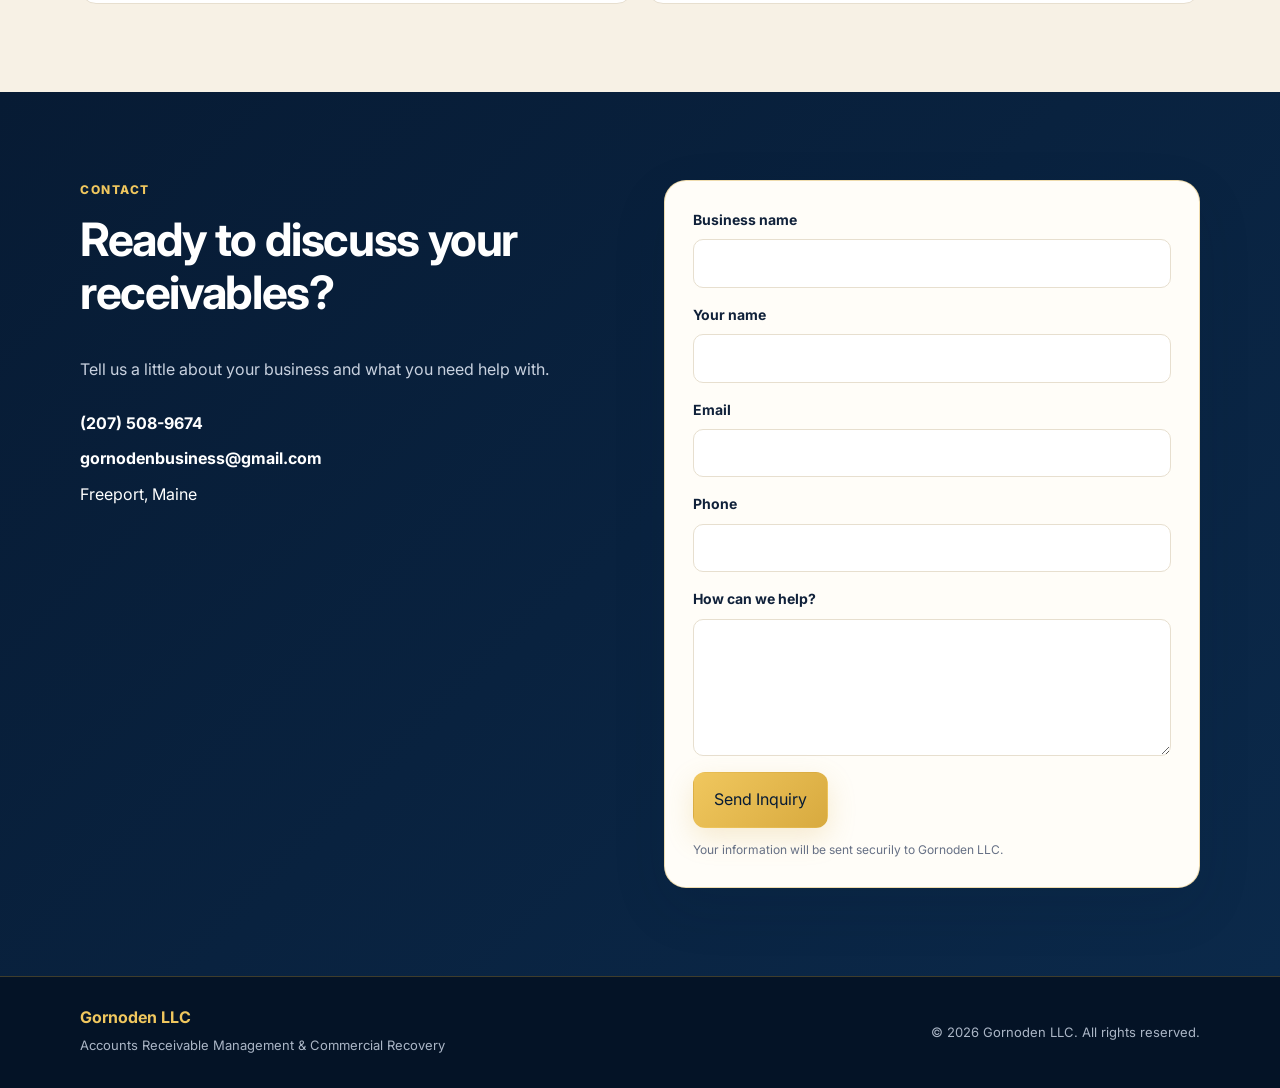
==== commit 61508225: "Change contact form action to Formspree Updated the contact form action to use Formspree for submiss" ====
--- a/index.html
+++ b/index.html
@@ -149,14 +149,14 @@
             <span>Freeport, Maine</span>
           </div>
         </div>
-        <form class="contact-card" action="mailto:gornodenbusiness@gmail.com" method="post" enctype="text/plain">
+        <form class="contact-card" action="https://formspree.io/f/xppzvbzl"method="POST">
           <label>Business name<input name="Business name" required></label>
           <label>Your name<input name="Name" required></label>
           <label>Email<input name="Email" type="email" required></label>
           <label>Phone<input name="Phone" type="tel"></label>
           <label>How can we help?<textarea name="Message" rows="5" required></textarea></label>
           <button class="btn primary" type="submit">Send Inquiry</button>
-          <p class="form-note">This form opens your email app. A secure web form can be added later.</p>
+          <p class="form-note">Your information will be sent securily to Gornoden LLC.</p>
         </form>
       </div>
     </section>
--- a/styles.css
+++ b/styles.css
@@ -41,4 +41,4 @@
 .contact-section{background:linear-gradient(135deg,var(--navy) 0%,#0b294a 100%);color:white}.contact-grid{display:grid;grid-template-columns:1fr 1fr;gap:48px;align-items:start}.contact-section .eyebrow{color:var(--gold-bright)}.contact-section p{color:#c8d1df}.contact-lines{display:grid;gap:10px;margin-top:28px}.contact-lines a{font-weight:700;color:#fff}.contact-card{padding:28px;color:var(--text);background:#fffdf8;border-color:rgba(216,170,63,.40)}.contact-card label{display:grid;gap:8px;font-weight:700;font-size:14px;margin-bottom:16px}.contact-card input,.contact-card textarea{width:100%;border:1px solid var(--line);border-radius:10px;padding:12px 14px;font:inherit;background:white}.contact-card input:focus,.contact-card textarea:focus{outline:2px solid rgba(216,170,63,.35);border-color:var(--gold)}.form-note{font-size:12px!important;color:var(--muted)!important;margin-bottom:0}
 footer{background:#041326;color:white;padding:28px 0;border-top:1px solid rgba(216,170,63,.28)}.footer-grid{display:flex;justify-content:space-between;gap:24px;align-items:center}.footer-grid strong{color:var(--gold-bright)}.footer-grid p,.footer-right{color:#abb6c6;font-size:13px;margin:4px 0}
 @media(max-width:850px){.nav a:not(.nav-cta){display:none}.hero-grid,.cards.two,.about-grid,.contact-grid{grid-template-columns:1fr}.steps{grid-template-columns:1fr 1fr}.faq-grid{grid-template-columns:1fr}.hero{padding-top:60px}.footer-grid{flex-direction:column;align-items:flex-start}}
-@media(max-width:560px){.container{width:min(100% - 28px,1120px)}.nav-wrap{height:72px}.brand-mark{width:44px;height:44px}.brand-text strong{font-size:19px}.hero{padding:52px 0 58px}.hero h1{font-size:clamp(38px,11.4vw,50px);line-height:1.08;margin-bottom:20px}.hero-copy{font-size:18px}.hero-actions{flex-direction:column;margin-top:26px}.btn{width:100%}.trust-row{display:grid;gap:8px}.price-grid{grid-template-columns:1fr}.section{padding:64px 0}.hero-card{padding:26px}.nav-cta{padding:9px 14px}}
+@media(max-width:560px){.container{width:min(100% - 28px,1120px)}.nav-wrap{height:72px}.brand-mark{width:44px;height:44px}.brand-text strong{font-size:19px}.hero{padding:44px 0 50px}.hero h1{font-size:clamp(34px,9.8vw,44px);line-height:1.06;margin-bottom:16px}.hero-copy{font-size:17px;line-height:1.55}.hero-actions{flex-direction:column;margin:22px 0 18px;gap:10px}.btn{width:100%;padding:12px 18px}.trust-row{display:grid;gap:8px}.price-grid{grid-template-columns:1fr}.section{padding:64px 0}.hero-card{padding:26px}.nav-cta{padding:9px 14px}}
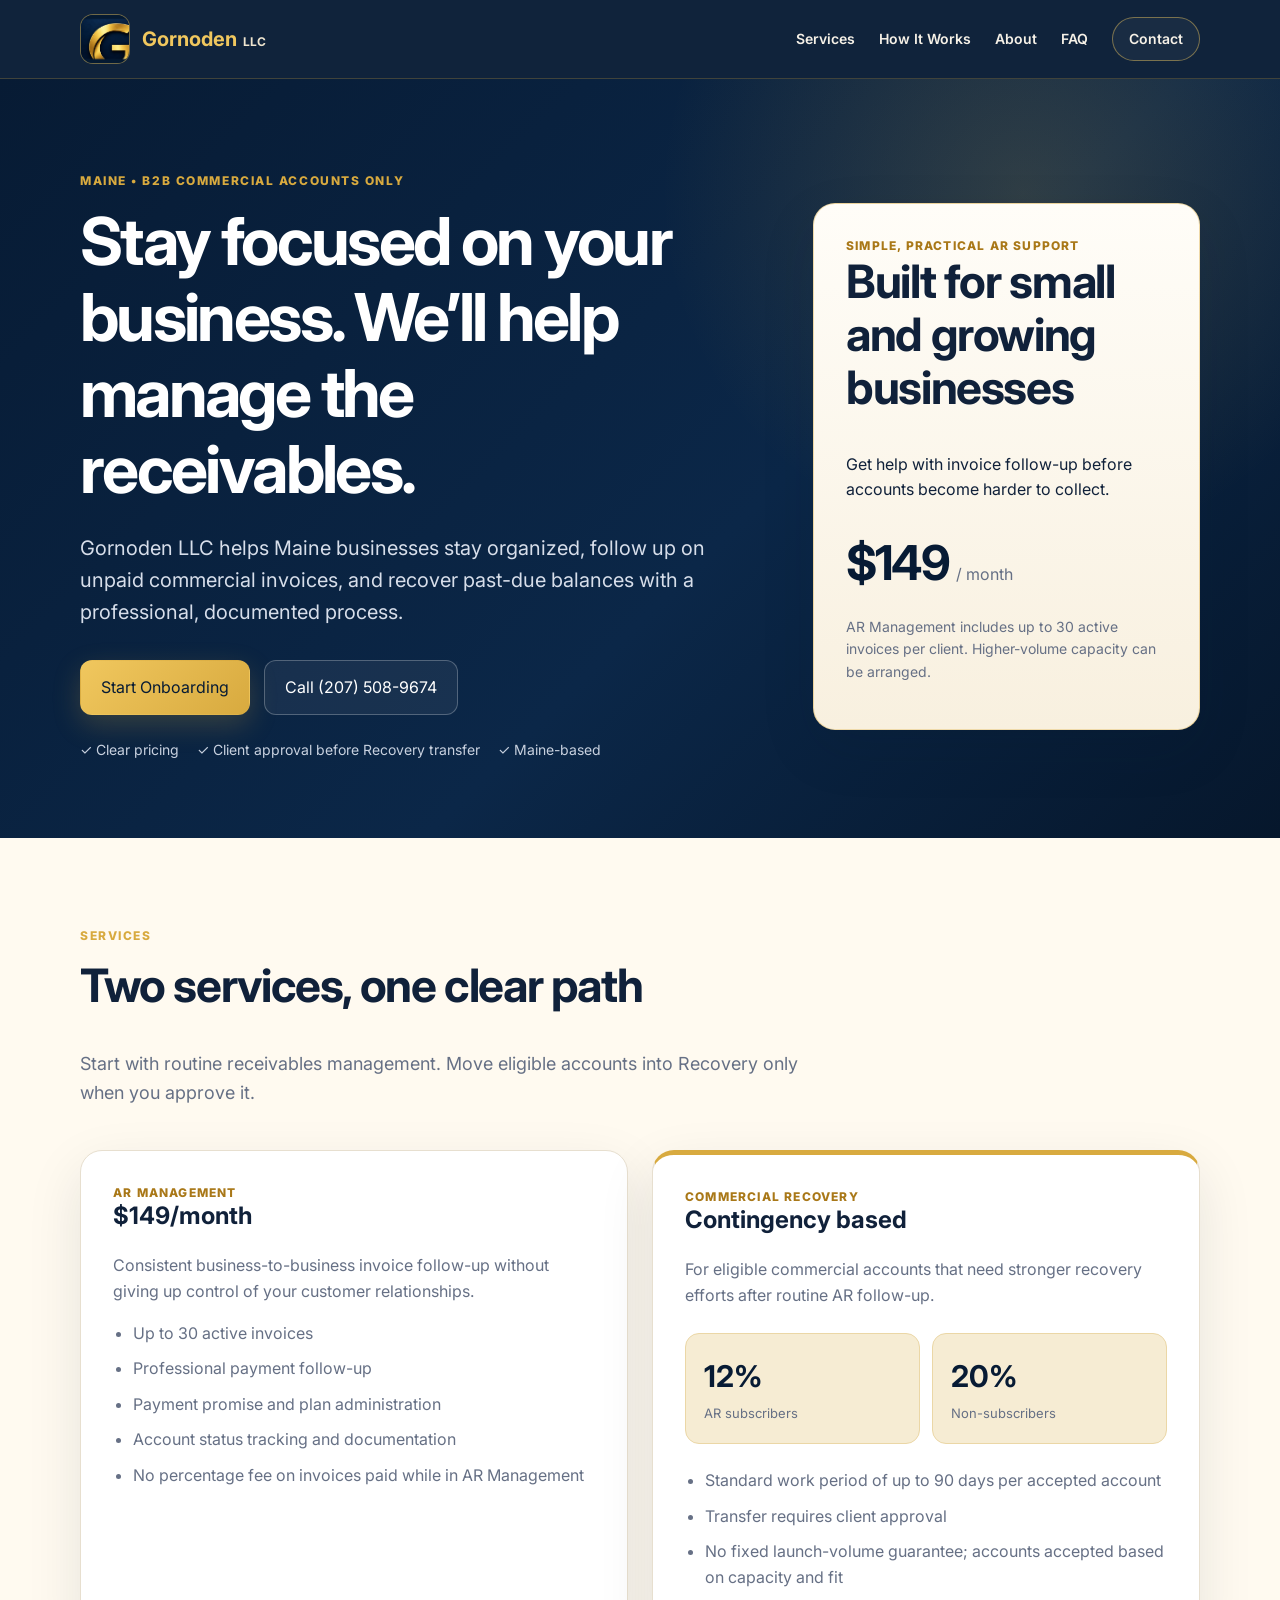
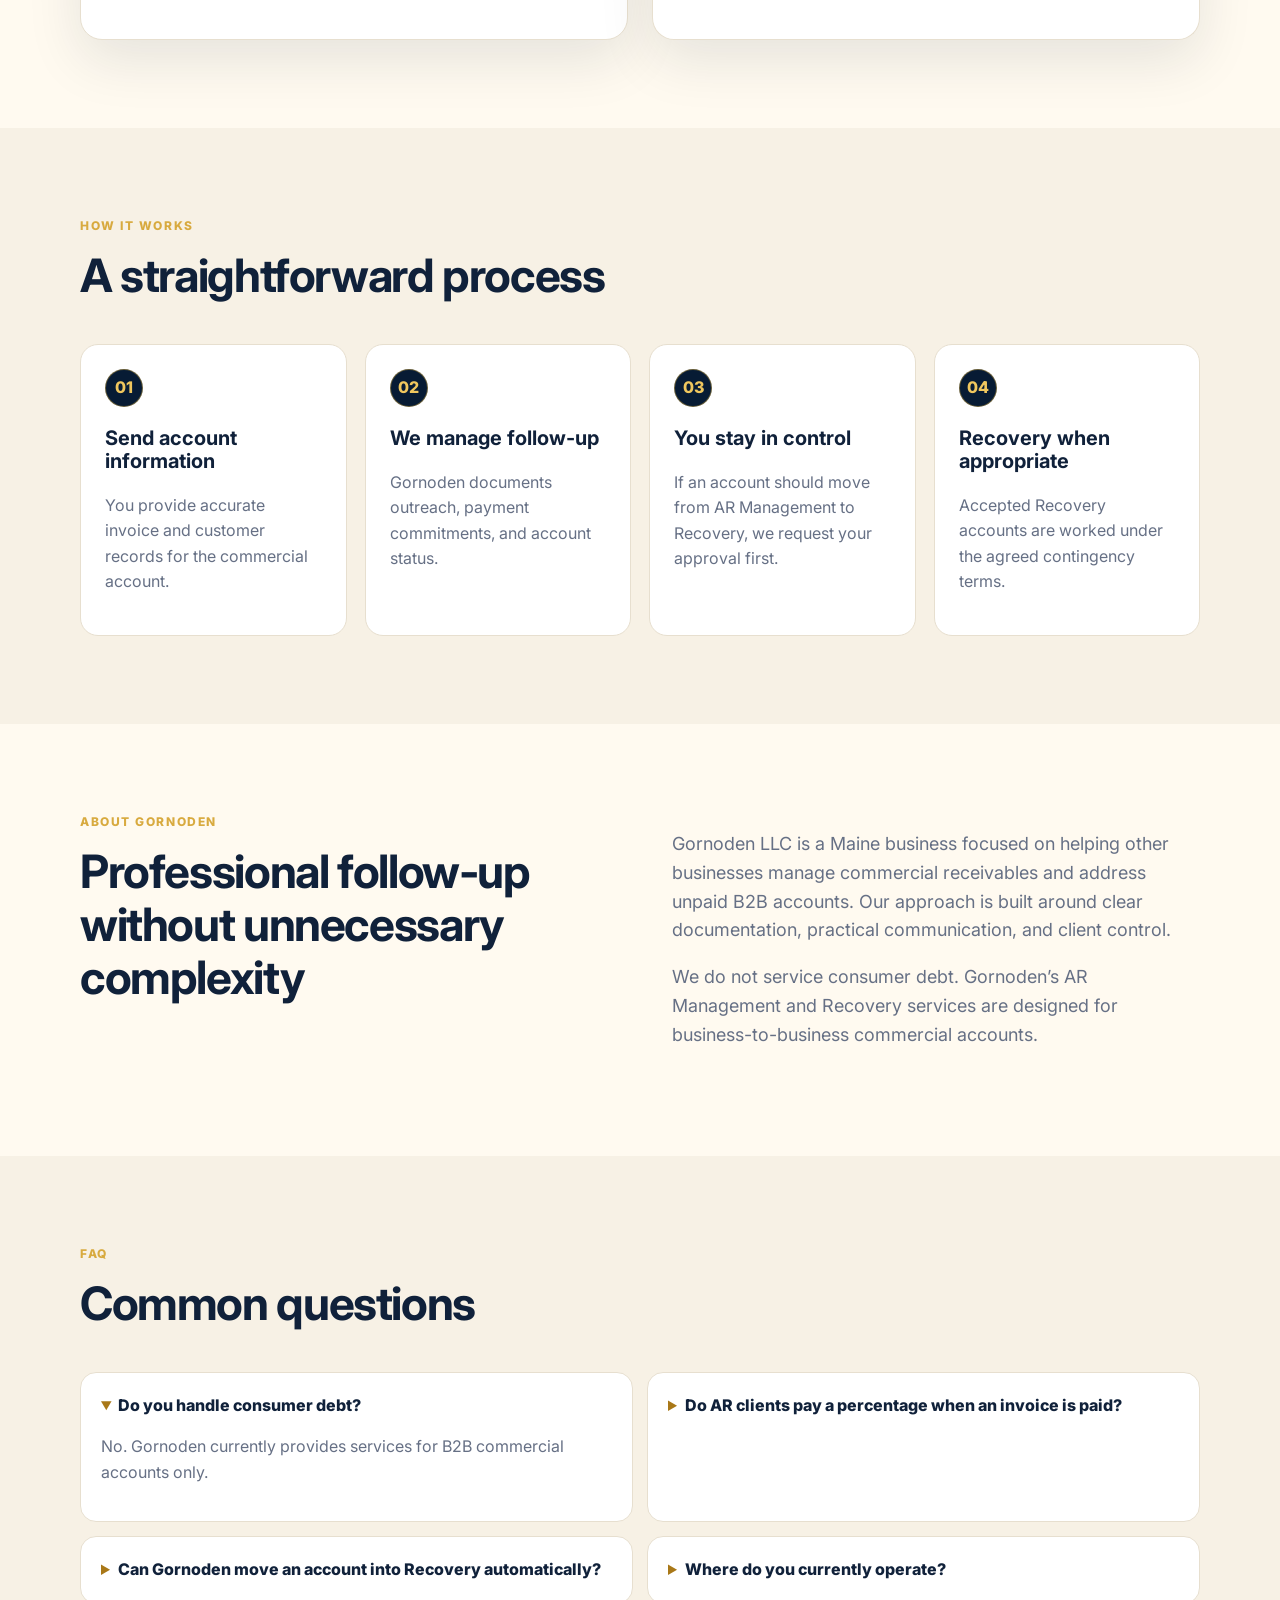
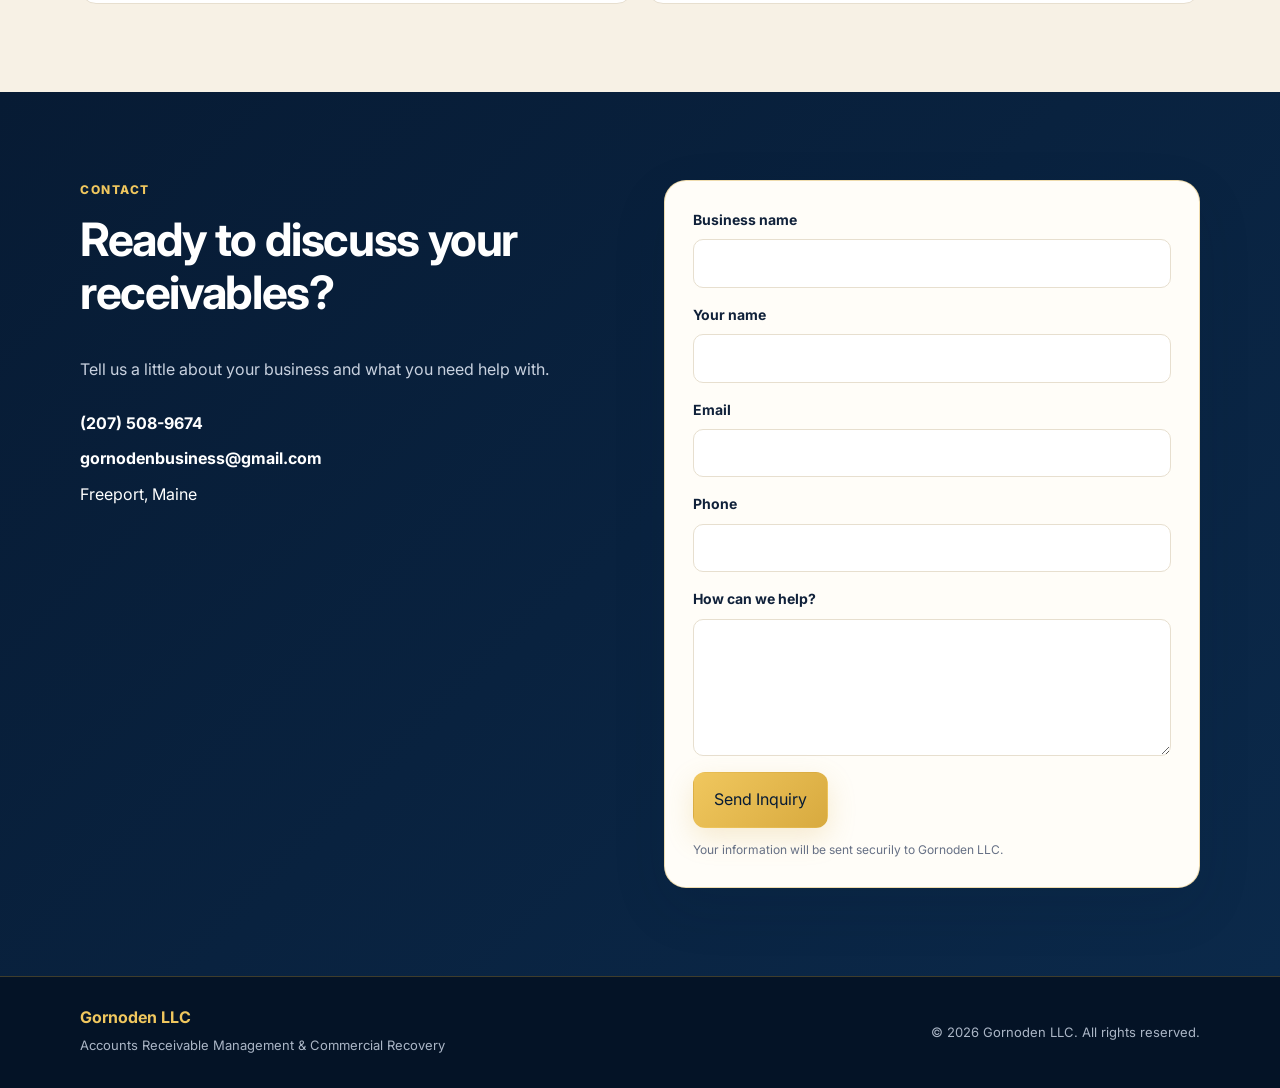
==== commit 316a0ded: "Change consultation link to onboarding page" ====
--- a/index.html
+++ b/index.html
@@ -37,7 +37,7 @@
           <h1>Stay focused on your business. We’ll help manage the receivables.</h1>
           <p class="hero-copy">Gornoden LLC helps Maine businesses stay organized, follow up on unpaid commercial invoices, and recover past-due balances with a professional, documented process.</p>
           <div class="hero-actions">
-            <a class="btn primary" href="#contact">Request a Consultation</a>
+            <a class="btn primary" href="onboarding.html">Start Onboarding</a>
             <a class="btn secondary" href="tel:+12075089674">Call (207) 508-9674</a>
           </div>
           <div class="trust-row">
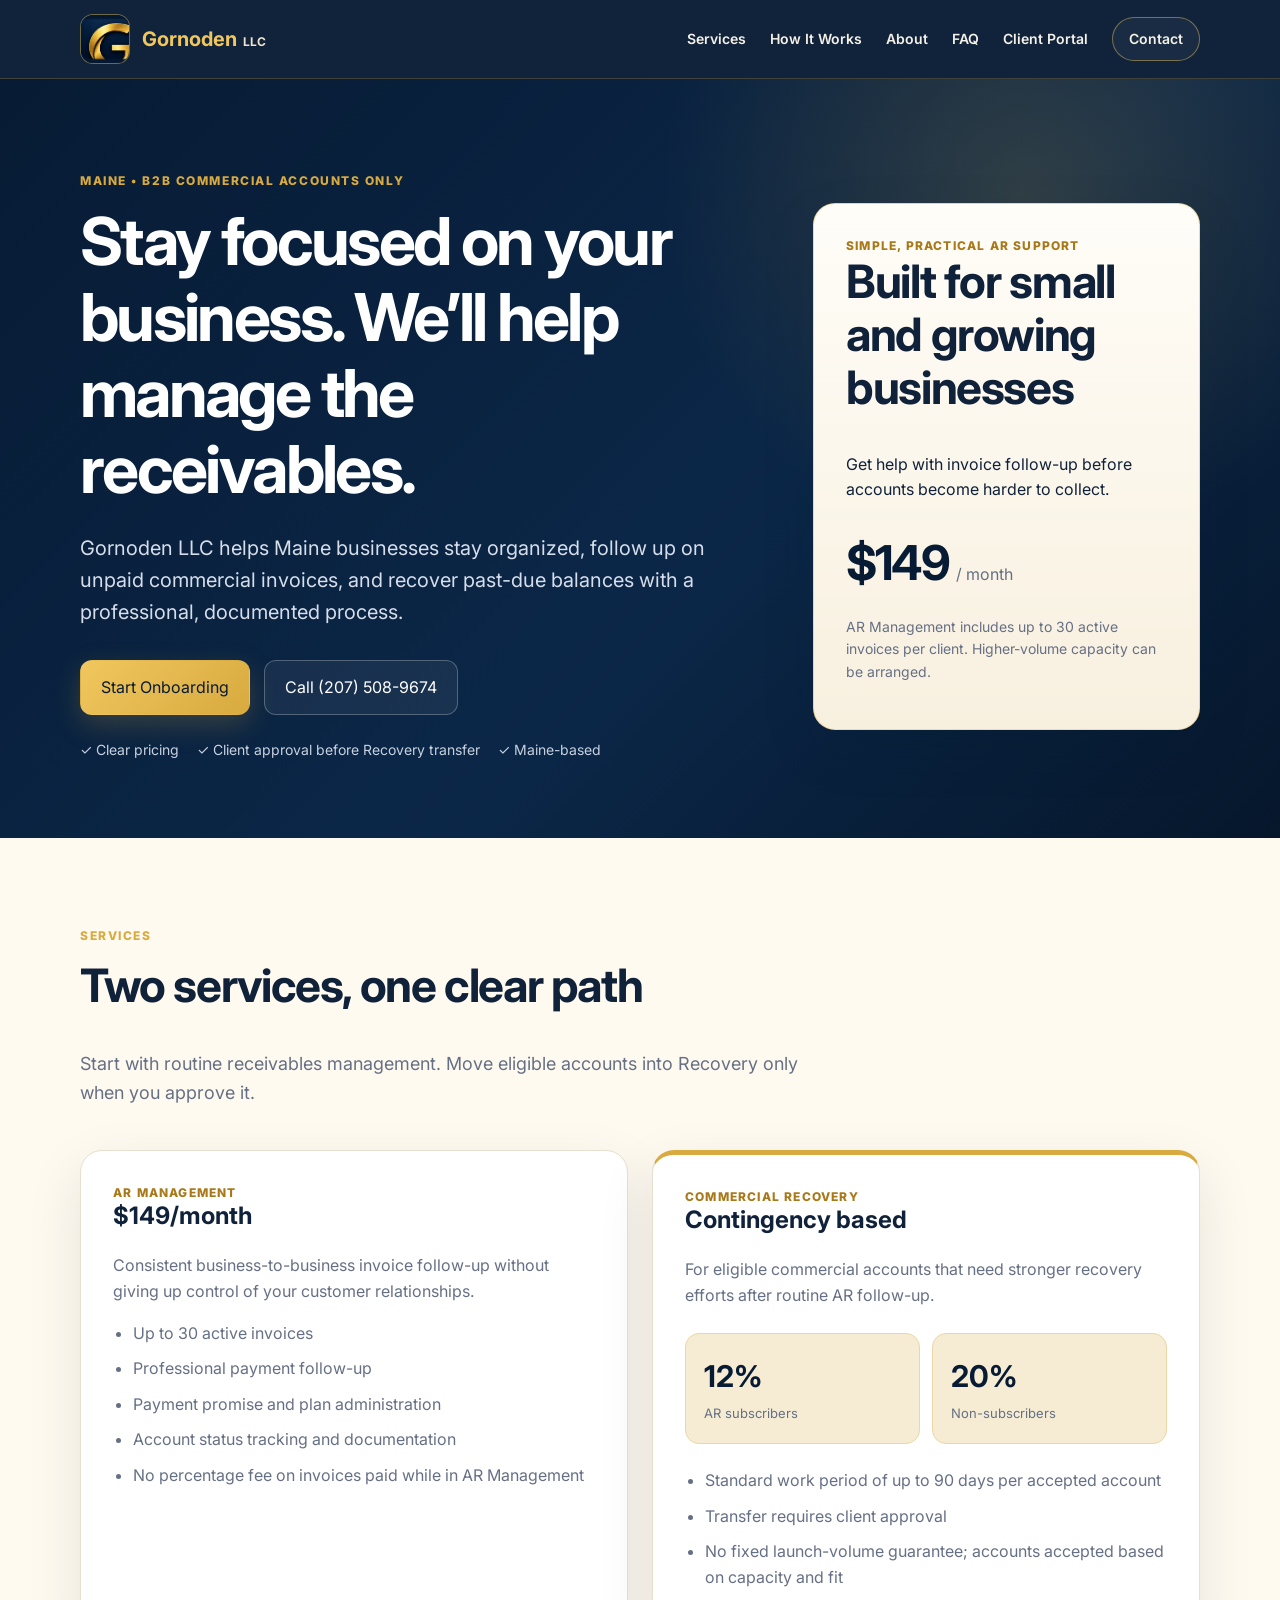
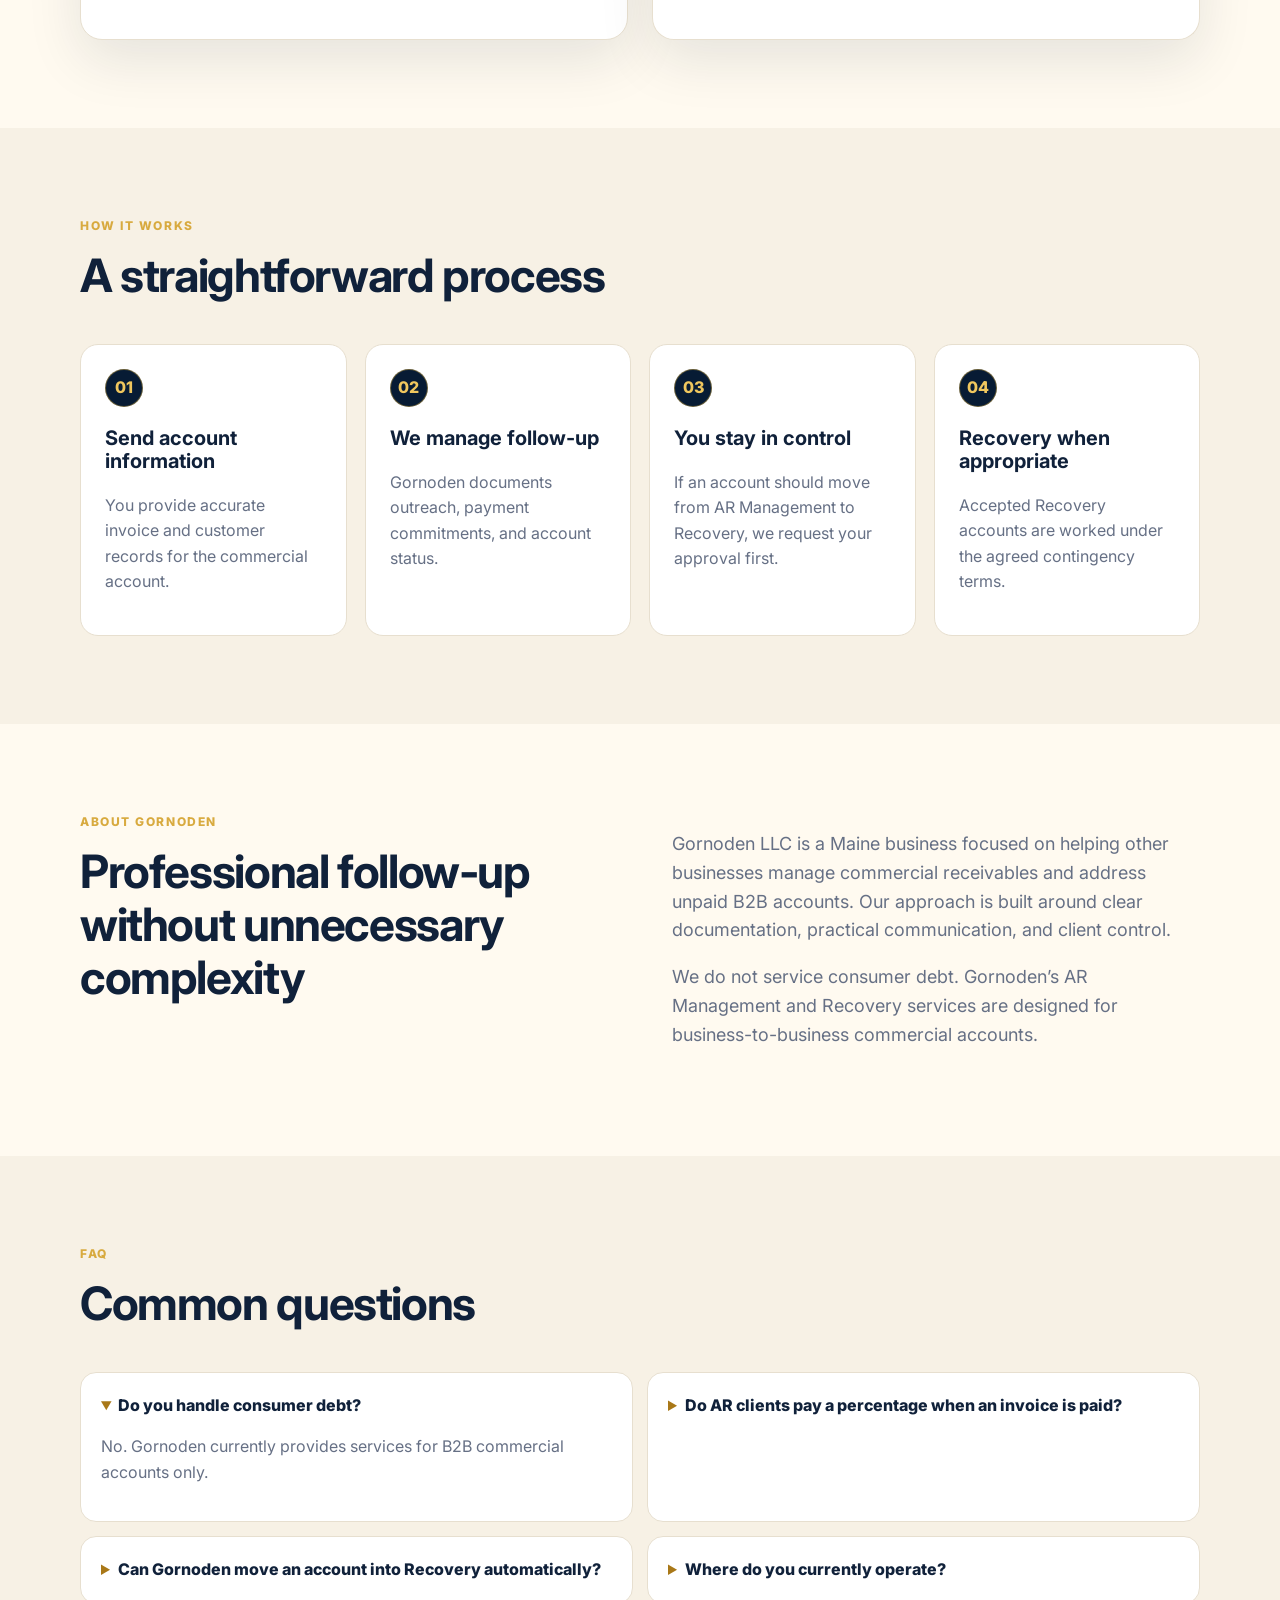
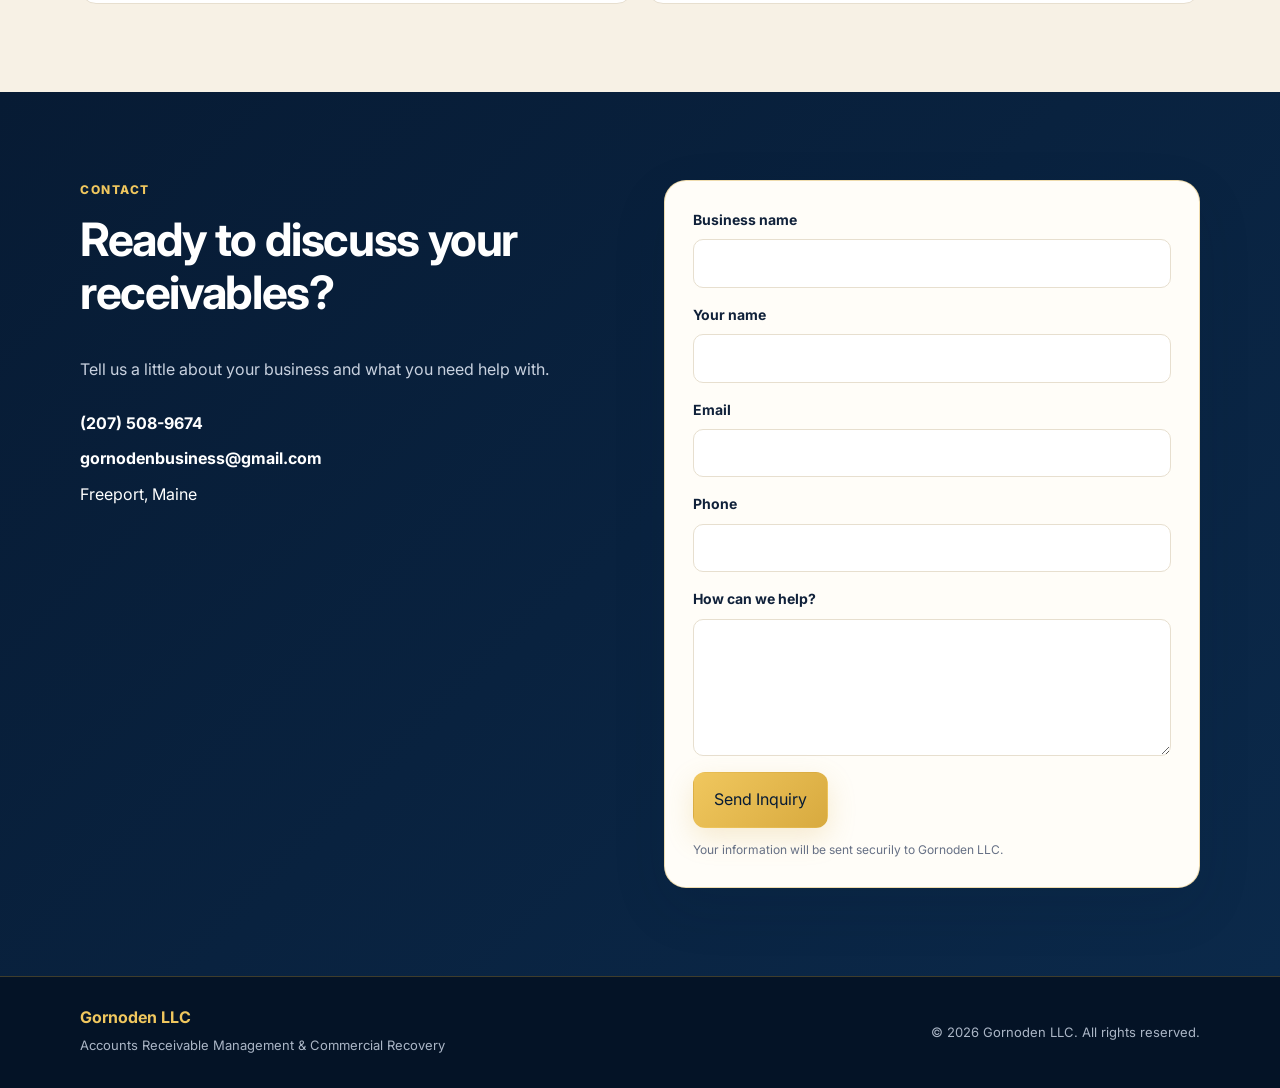
==== commit a9d6e68b: "Add link to Client Portal in navigation" ====
--- a/index.html
+++ b/index.html
@@ -24,6 +24,7 @@
         <a href="#process">How It Works</a>
         <a href="#about">About</a>
         <a href="#faq">FAQ</a>
+        <a href="Account-Intake.html">Client Portal</a>
         <a class="nav-cta" href="#contact">Contact</a>
       </nav>
     </div>
--- a/styles.css
+++ b/styles.css
@@ -42,3 +42,26 @@
 footer{background:#041326;color:white;padding:28px 0;border-top:1px solid rgba(216,170,63,.28)}.footer-grid{display:flex;justify-content:space-between;gap:24px;align-items:center}.footer-grid strong{color:var(--gold-bright)}.footer-grid p,.footer-right{color:#abb6c6;font-size:13px;margin:4px 0}
 @media(max-width:850px){.nav a:not(.nav-cta){display:none}.hero-grid,.cards.two,.about-grid,.contact-grid{grid-template-columns:1fr}.steps{grid-template-columns:1fr 1fr}.faq-grid{grid-template-columns:1fr}.hero{padding-top:60px}.footer-grid{flex-direction:column;align-items:flex-start}}
 @media(max-width:560px){.container{width:min(100% - 28px,1120px)}.nav-wrap{height:72px}.brand-mark{width:44px;height:44px}.brand-text strong{font-size:19px}.hero{padding:44px 0 50px}.hero h1{font-size:clamp(34px,9.8vw,44px);line-height:1.06;margin-bottom:16px}.hero-copy{font-size:17px;line-height:1.55}.hero-actions{flex-direction:column;margin:22px 0 18px;gap:10px}.btn{width:100%;padding:12px 18px}.trust-row{display:grid;gap:8px}.price-grid{grid-template-columns:1fr}.section{padding:64px 0}.hero-card{padding:26px}.nav-cta{padding:9px 14px}}
+
+/* Onboarding form */
+.contact-card select {
+  width: 100%;
+  padding: 14px 16px;
+  border: 1px solid #d7dce3;
+  border-radius: 10px;
+  font: inherit;
+  background: #fff;
+}
+
+.contact-card label:has(input[type="checkbox"]) {
+  display: flex;
+  align-items: flex-start;
+  gap: 12px;
+}
+
+.contact-card input[type="checkbox"] {
+  width: 18px;
+  height: 18px;
+  flex: 0 0 18px;
+  margin-top: 3px;
+}
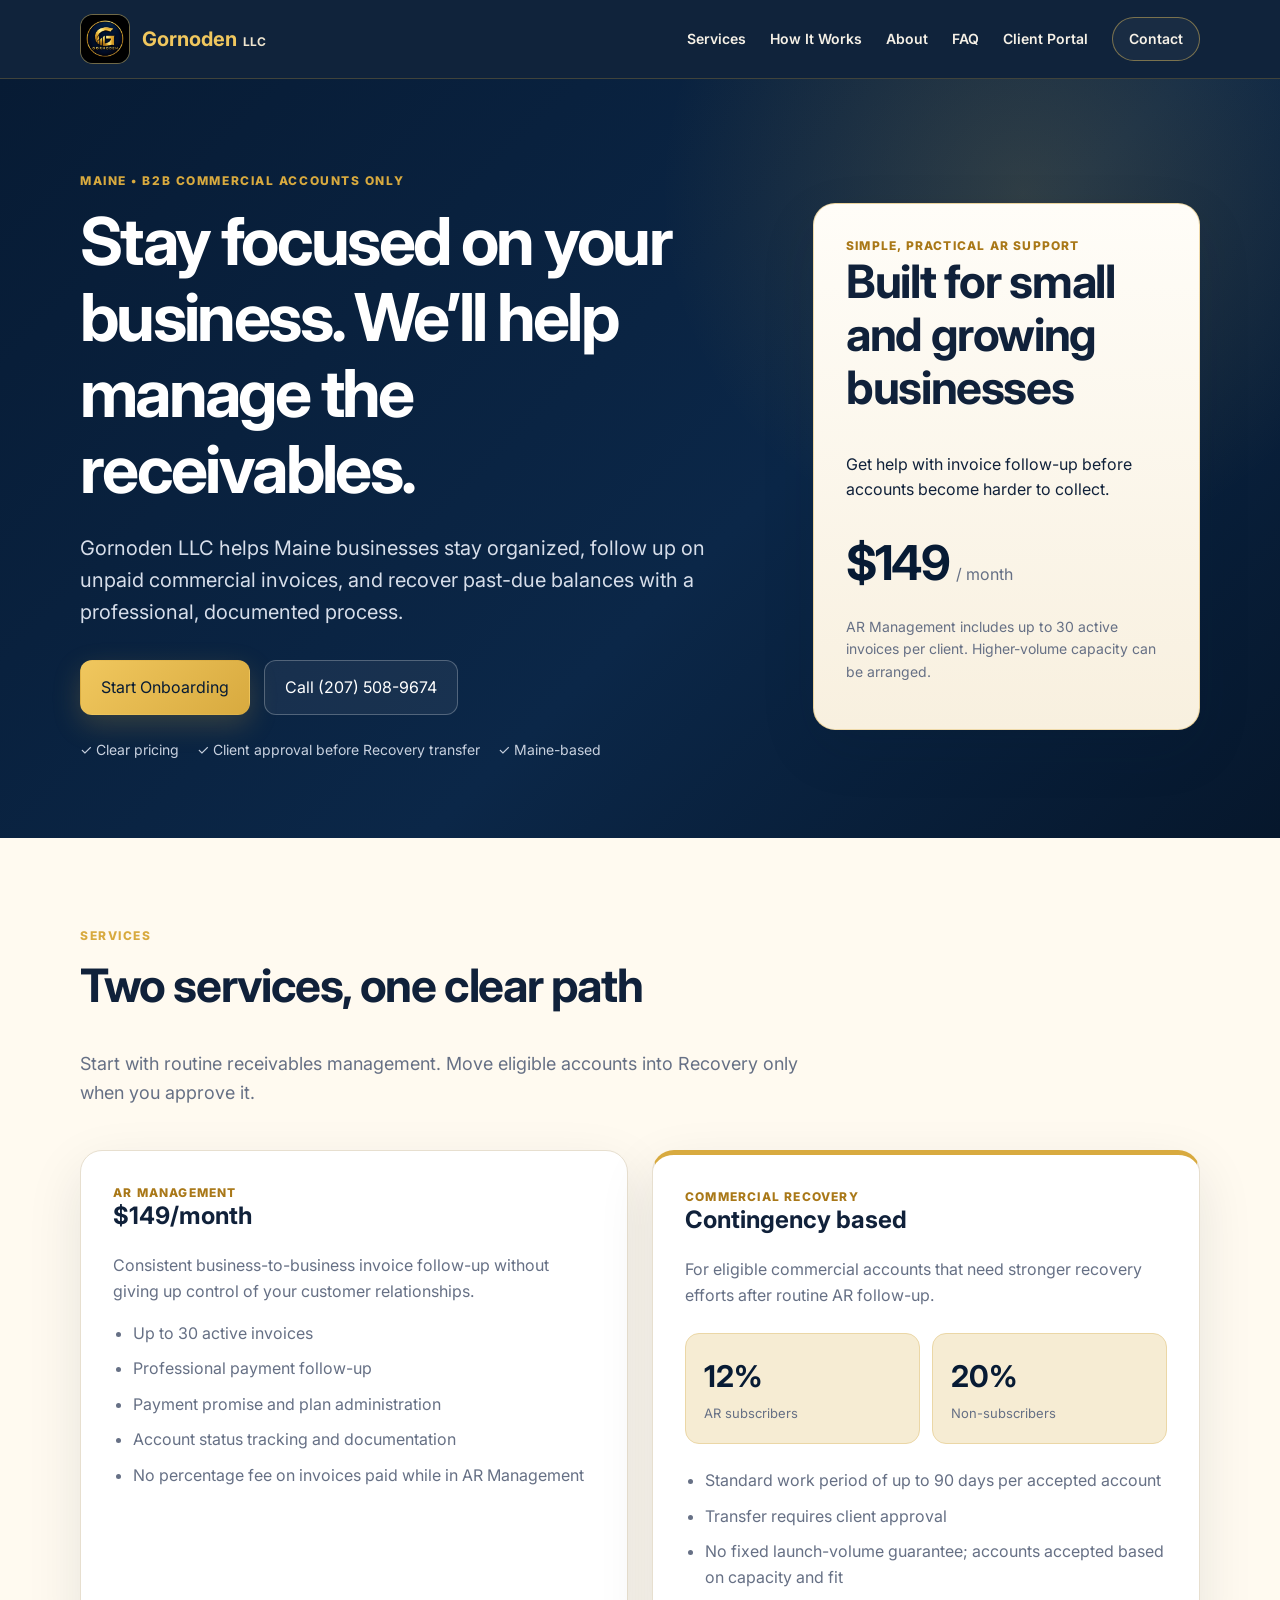
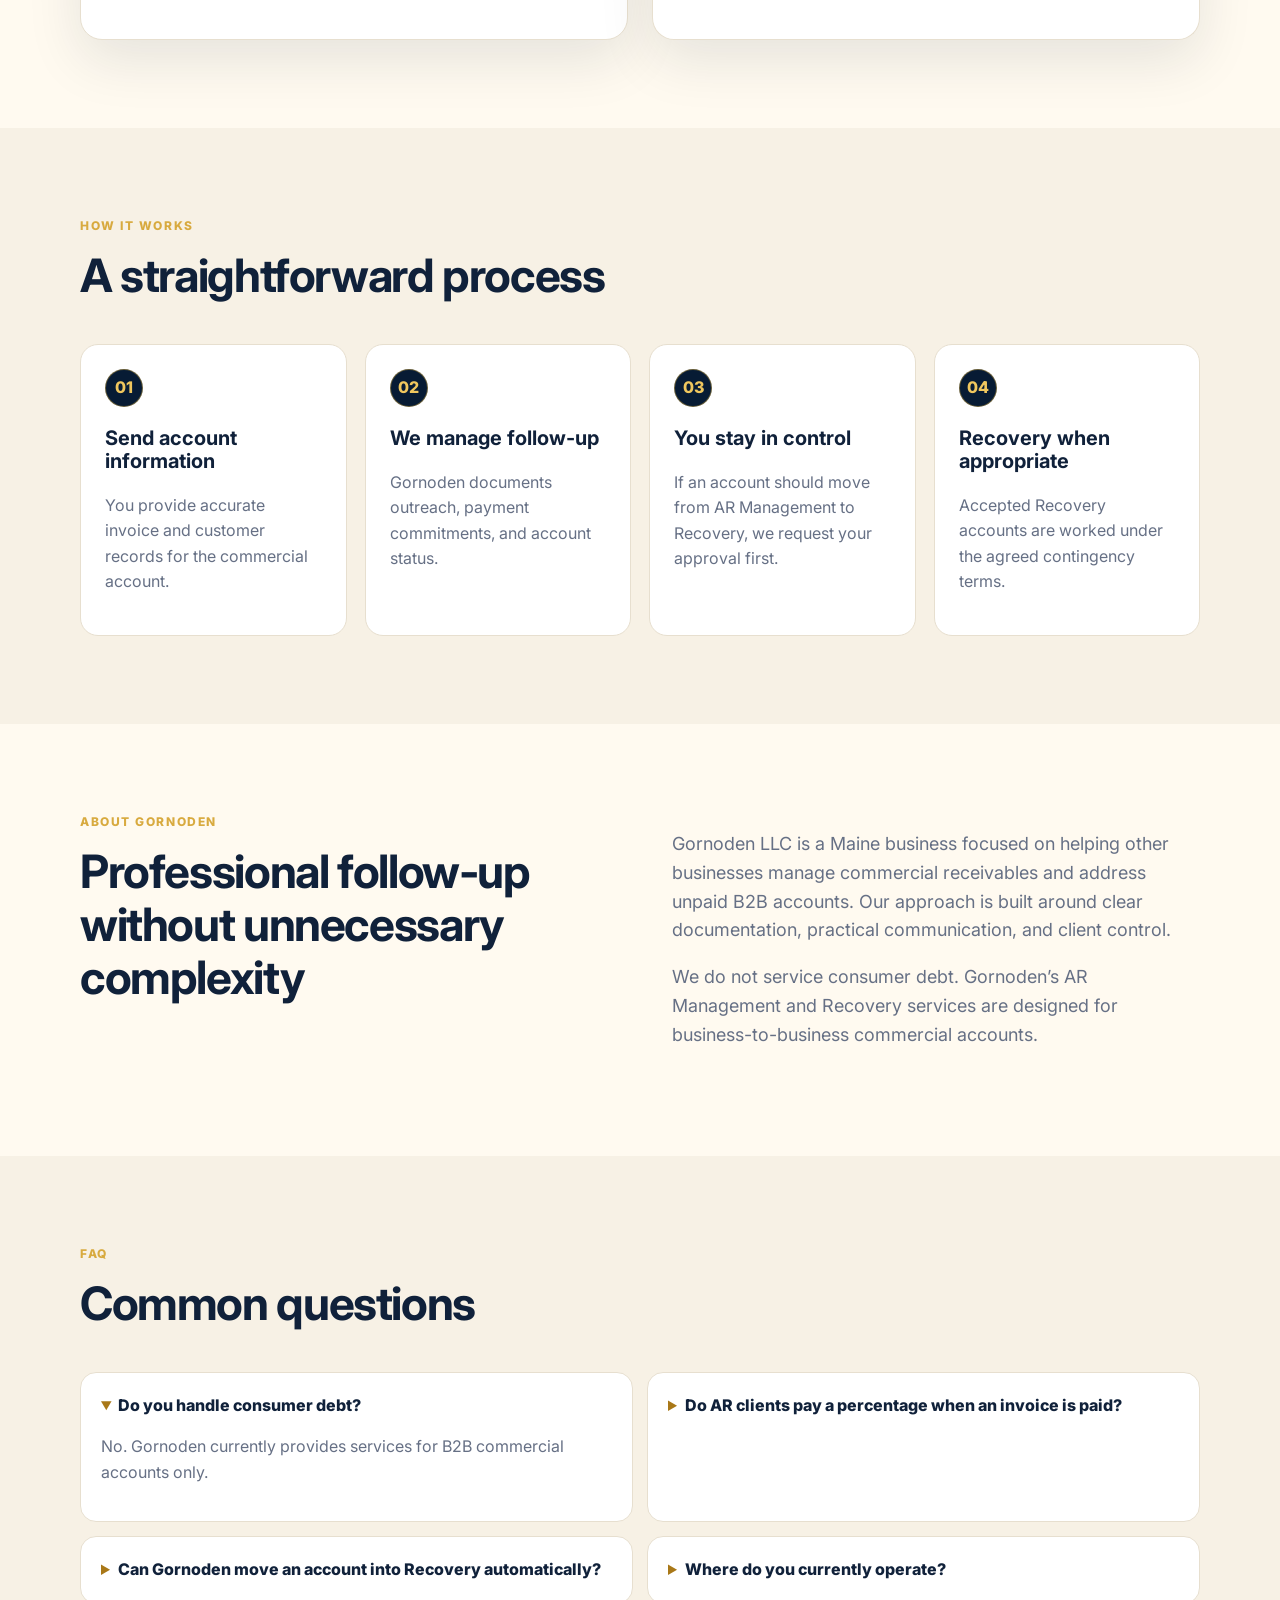
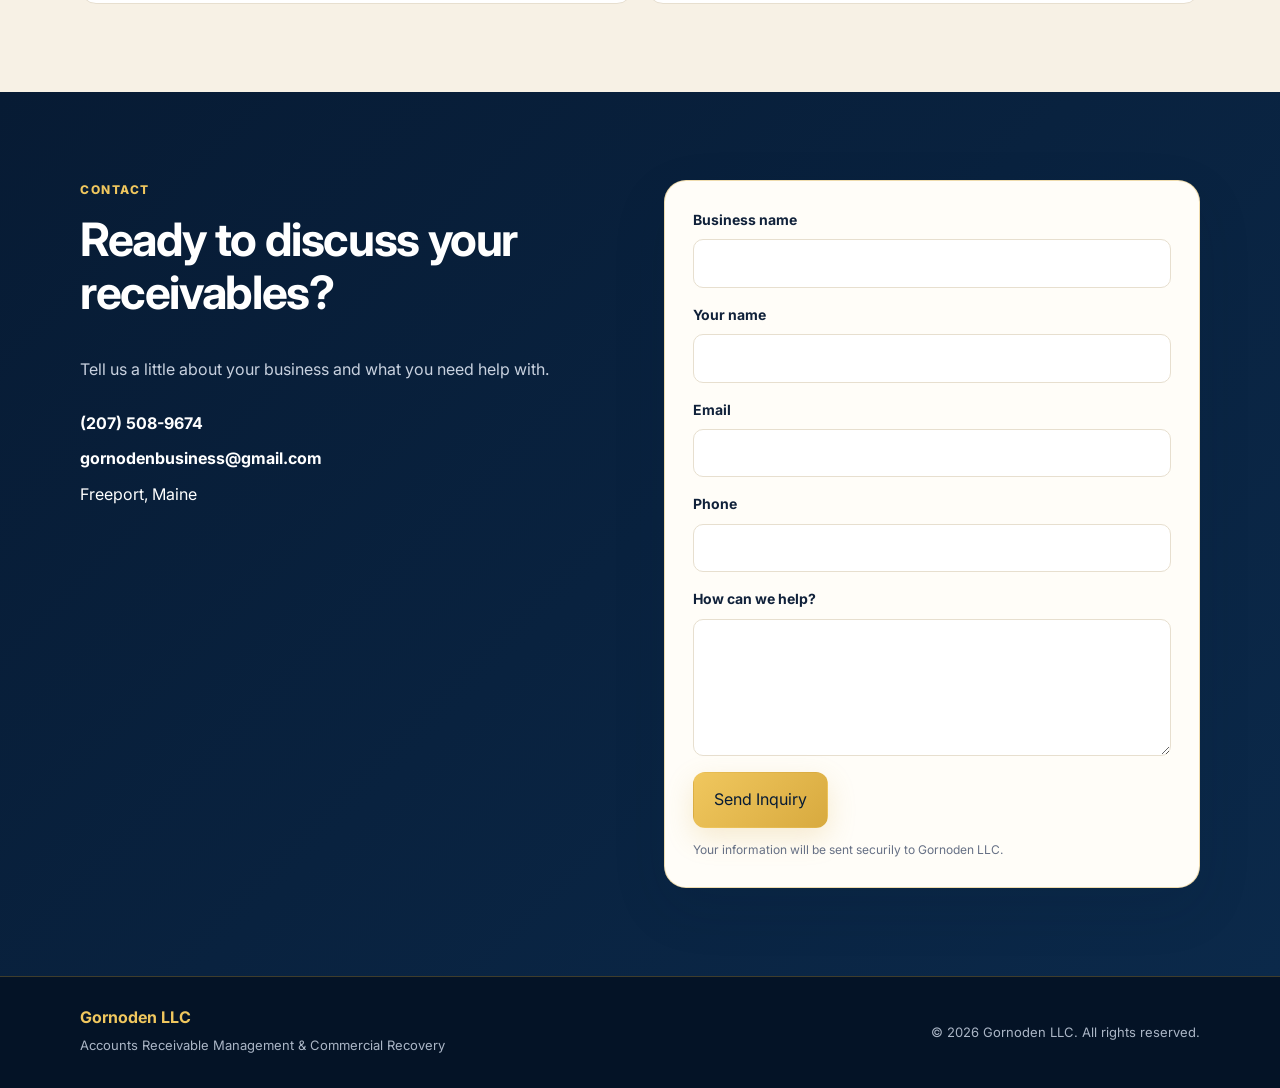
==== commit f10d553e: "Update Client Portal link to login.html" ====
--- a/index.html
+++ b/index.html
@@ -24,7 +24,7 @@
         <a href="#process">How It Works</a>
         <a href="#about">About</a>
         <a href="#faq">FAQ</a>
-        <a href="Account-Intake.html">Client Portal</a>
+        <a href="login.html">Client Portal</a>
         <a class="nav-cta" href="#contact">Contact</a>
       </nav>
     </div>
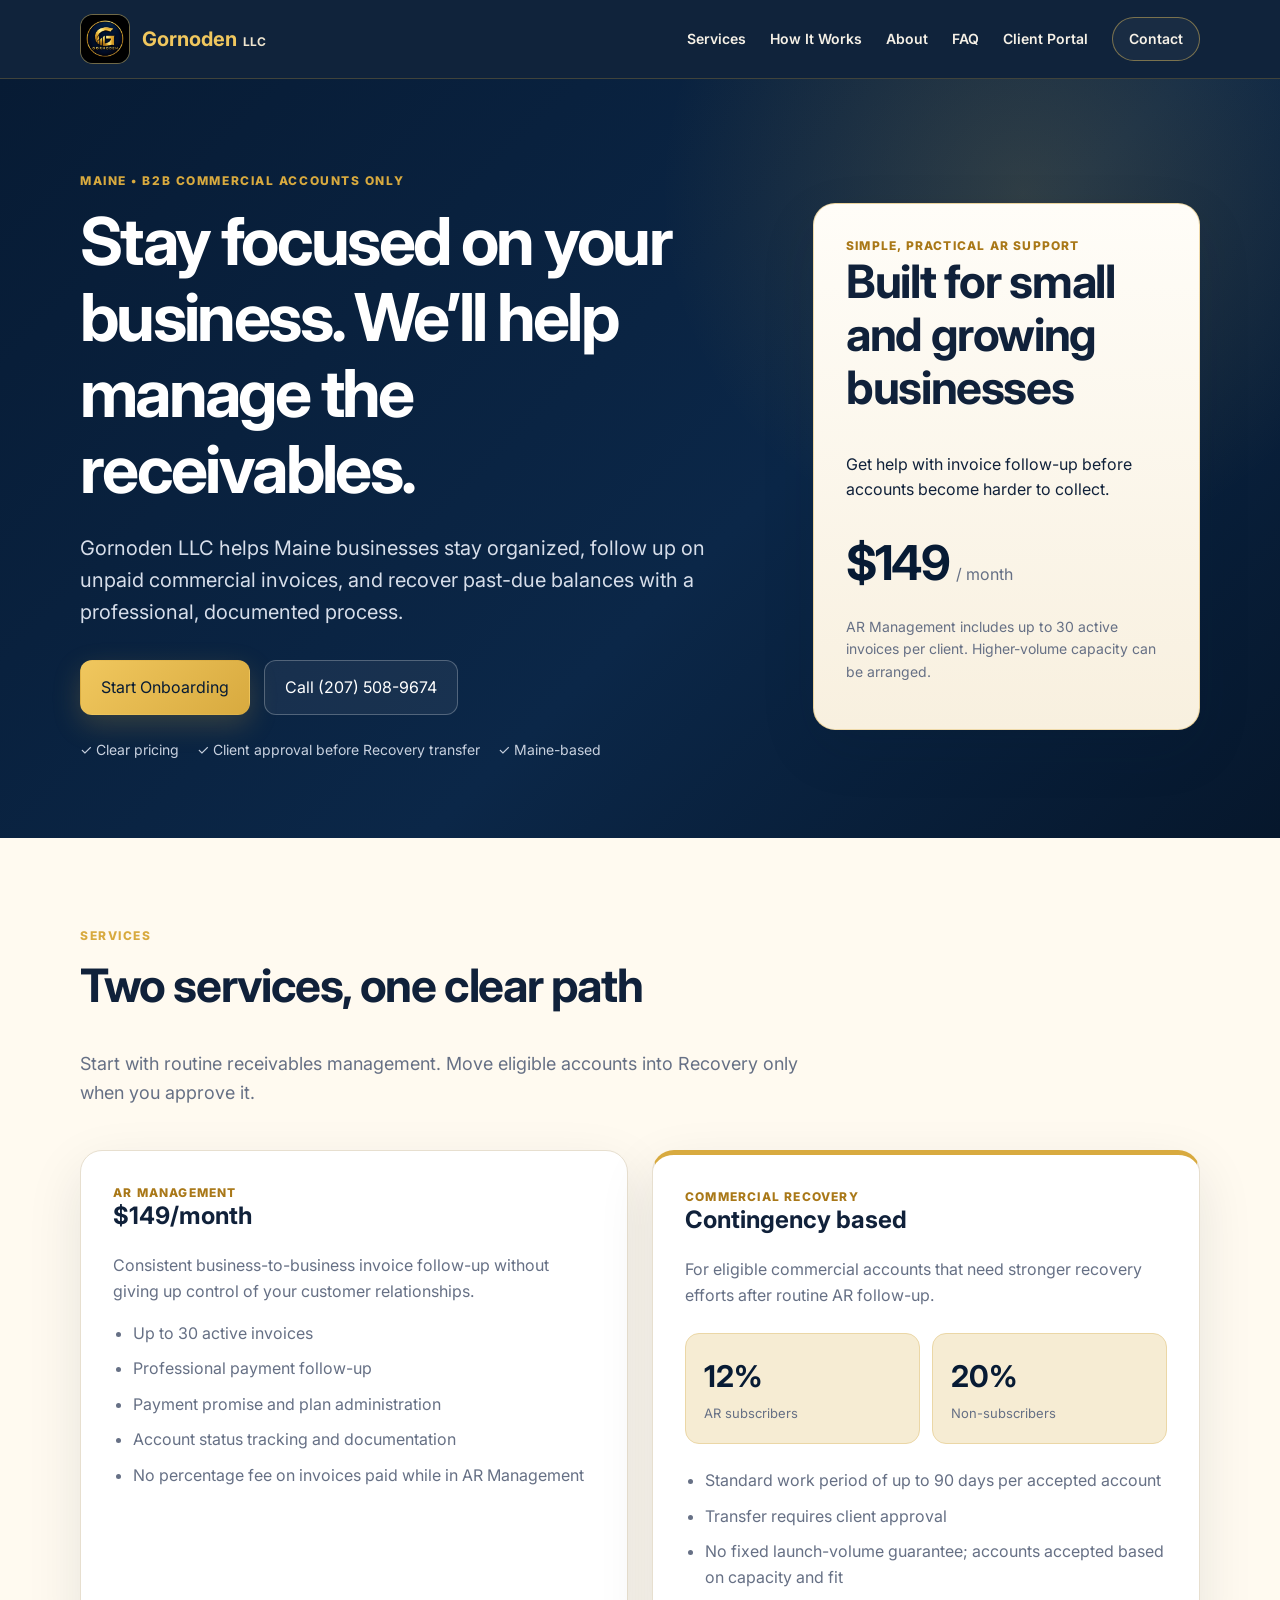
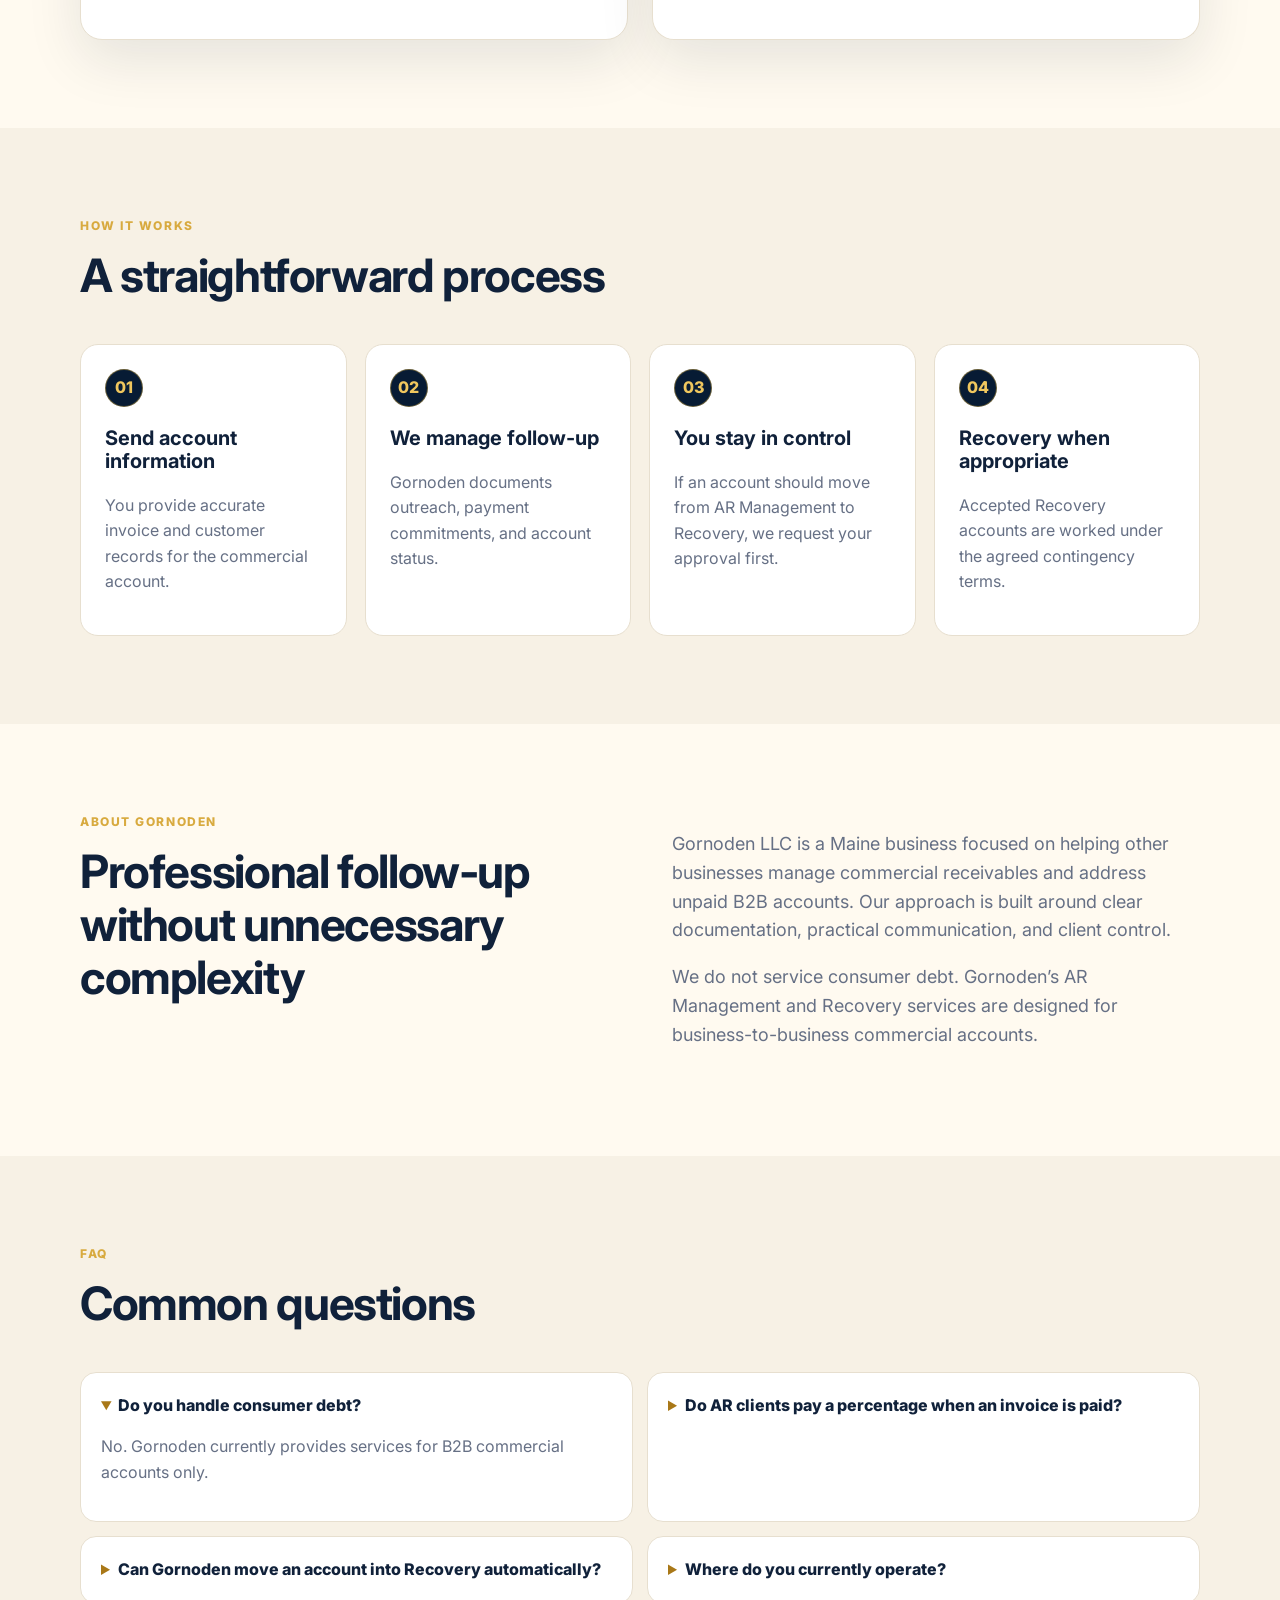
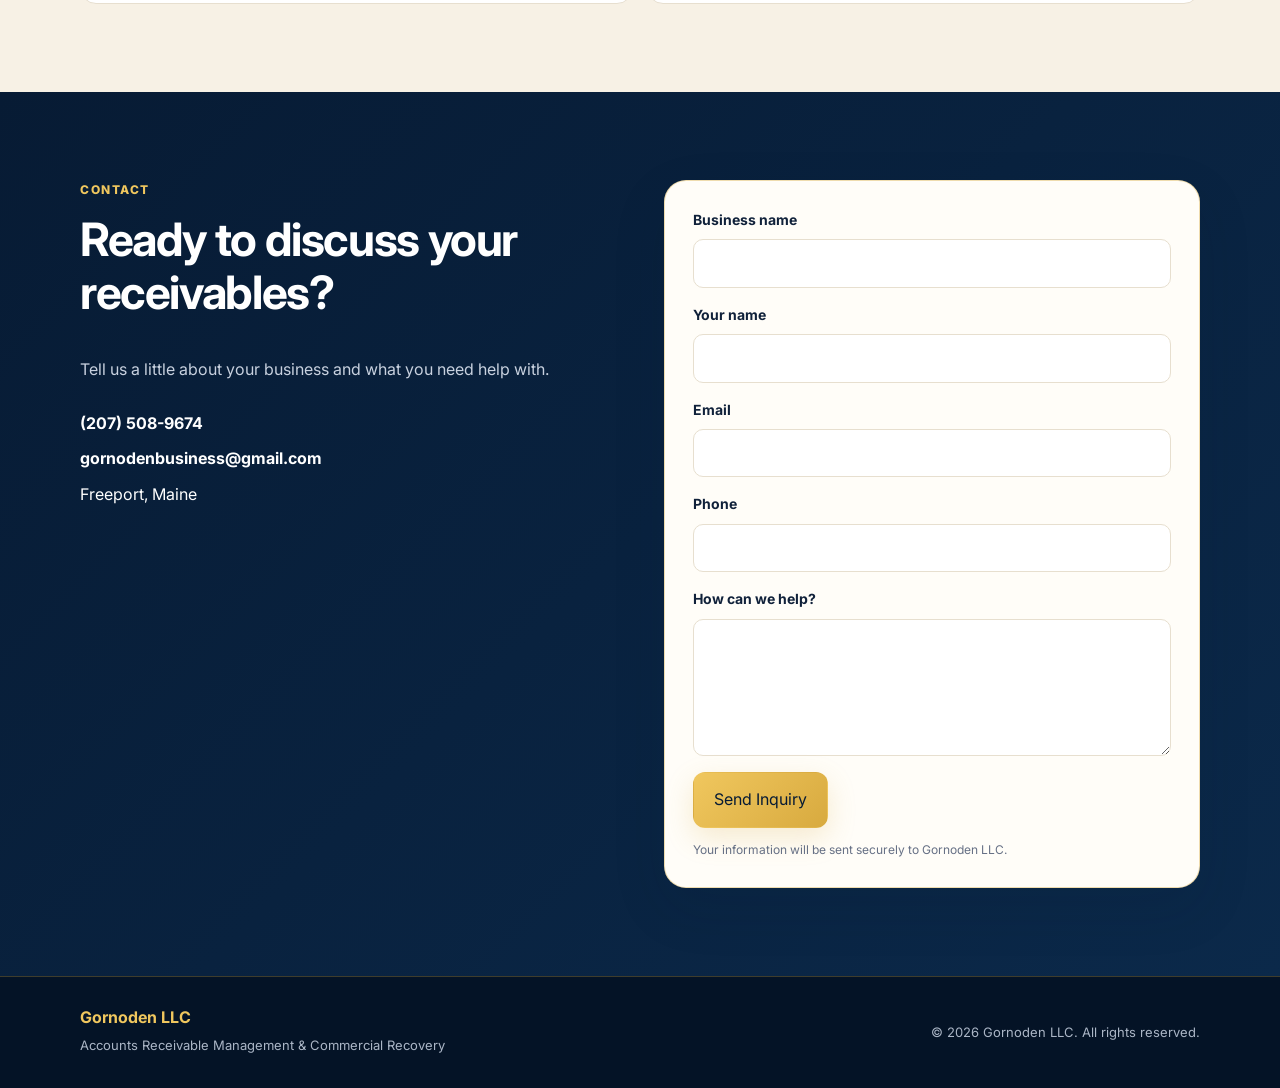
==== commit 58e31251: "Correct launch review copy and markup issues" ====
--- a/index.html
+++ b/index.html
@@ -157,7 +157,7 @@
           <label>Phone<input name="Phone" type="tel"></label>
           <label>How can we help?<textarea name="Message" rows="5" required></textarea></label>
           <button class="btn primary" type="submit">Send Inquiry</button>
-          <p class="form-note">Your information will be sent securily to Gornoden LLC.</p>
+          <p class="form-note">Your information will be sent securely to Gornoden LLC.</p>
         </form>
       </div>
     </section>
